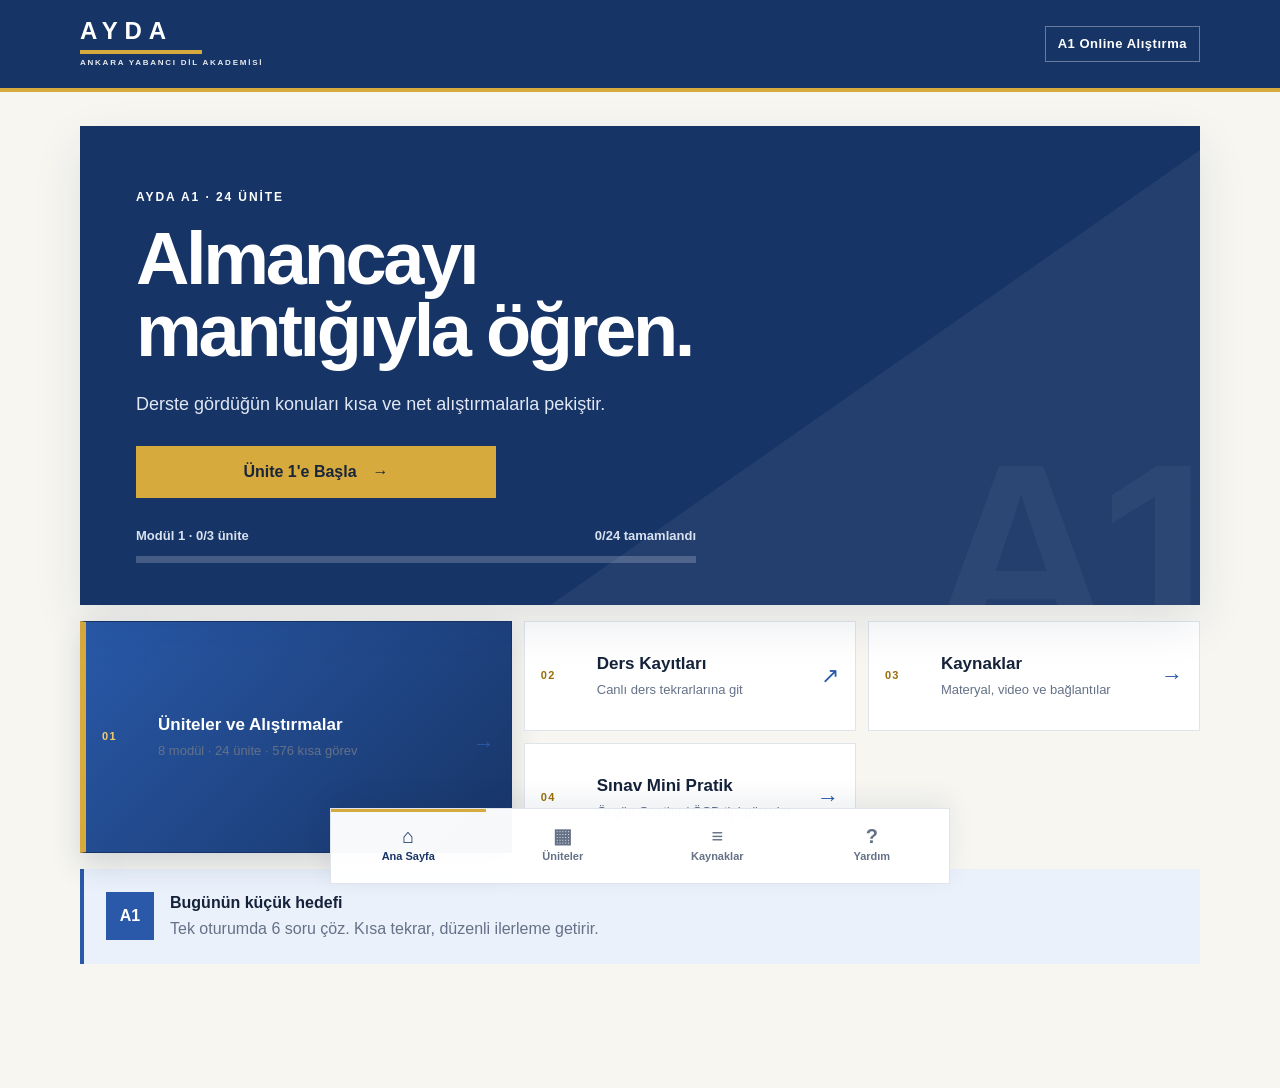
==== index.html @ cc8e1895 "Add files via upload" ====
<!doctype html>
<html lang="tr">
  <head>
    <meta charset="UTF-8" />
    <meta name="viewport" content="width=device-width, initial-scale=1.0" />
    <meta name="theme-color" content="#173466" />
    <meta name="description" content="AYDA A1 için 24 ünitede kısa ve özgün Almanca alıştırmaları." />
    <meta property="og:title" content="AYDA A1 Online Alıştırma" />
    <meta property="og:description" content="Almancayı mantığıyla öğren." />
    <link rel="icon" type="image/png" href="./og.png" />
    <title>AYDA A1 Online Alıştırma</title>
    <script type="module" crossorigin src="./assets/index-C7-srDCQ.js"></script>
    <link rel="stylesheet" crossorigin href="./assets/index-BWBvcN9p.css">
  </head>
  <body>
    <div id="root"></div>
  </body>
</html>
---- assets/index-BWBvcN9p.css ----
:root{--ayda-navy:#173466;--ayda-navy-deep:#102953;--ayda-blue:#2959a8;--ayda-blue-soft:#eaf1fb;--ayda-gold:#d7aa3e;--ayda-gold-soft:#f8f0dc;--ayda-bg:#f7f6f1;--ayda-surface:#fff;--ayda-text:#14223a;--ayda-muted:#657187;--ayda-line:#dfe3ea;--success:#17754d;--success-bg:#e9f6ef;--danger:#b43a43;--danger-bg:#fff0f1;--shadow:0 18px 45px #132a521a;--content:1120px}*{box-sizing:border-box}html{scroll-behavior:smooth}body{background:var(--ayda-bg);color:var(--ayda-text);-webkit-font-smoothing:antialiased;margin:0;font-family:Aptos,Segoe UI,Arial,sans-serif;font-size:16px;line-height:1.55}button,input,textarea,select{font:inherit}button,a{-webkit-tap-highlight-color:transparent}button{color:inherit}a{color:inherit;text-decoration:none}button:focus-visible,a:focus-visible,input:focus-visible,textarea:focus-visible,select:focus-visible,summary:focus-visible{outline-offset:3px;outline:3px solid #79a7f0}.app-root{min-height:100vh}.site-header{min-height:92px;padding:19px max(22px, calc((100vw - var(--content)) / 2));color:#fff;background:var(--ayda-navy);border-bottom:4px solid var(--ayda-gold);justify-content:space-between;align-items:center;display:flex}.site-header--compact{min-height:72px;padding-block:12px}.brand{color:inherit;text-align:left;cursor:pointer;background:0 0;border:0;gap:3px;padding:0;display:grid}.brand__name{letter-spacing:.28em;font-size:24px;font-weight:900;line-height:1}.brand__line{background:var(--ayda-gold);width:122px;height:4px;margin-top:4px}.brand__sub{letter-spacing:.22em;opacity:.9;font-size:8px;font-weight:700}.header-level{letter-spacing:.04em;border:1px solid #ffffff59;padding:7px 12px;font-size:13px;font-weight:700}.home-shell,.content-shell{width:min(var(--content), calc(100% - 32px));margin:0 auto}.page-with-nav{padding-bottom:112px}.hero-card{color:#fff;background:linear-gradient(145deg, transparent 0 64%, #ffffff0e 64% 100%), var(--ayda-navy);min-height:470px;box-shadow:var(--shadow);margin-top:22px;padding:40px 28px 30px;position:relative;overflow:hidden}.hero-card:after{content:"A1";letter-spacing:-.08em;color:#ffffff0b;pointer-events:none;font-size:260px;font-weight:900;line-height:1;position:absolute;bottom:-80px;right:-18px}.eyebrow{letter-spacing:.16em;text-transform:uppercase;margin:0 0 16px;font-size:12px;font-weight:900}.eyebrow--gold{color:#9a6e09}.hero-card h1{letter-spacing:-.045em;max-width:680px;margin:0;font-size:clamp(43px,8vw,74px);font-weight:850;line-height:.97}.hero-card__lead{color:#e1e8f4;max-width:560px;margin:24px 0 28px;font-size:18px}.primary-button,.secondary-button,.danger-button{cursor:pointer;border:0;justify-content:center;align-items:center;gap:16px;min-height:52px;padding:13px 20px;font-weight:800;transition:transform .18s,background .18s,box-shadow .18s;display:inline-flex}.primary-button{background:var(--ayda-blue);color:#fff}.primary-button--gold{background:var(--ayda-gold);color:#19253a;min-width:min(100%,360px)}.primary-button--large{width:100%;min-height:58px;font-size:17px}.primary-button:hover,.secondary-button:hover{transform:translateY(-1px);box-shadow:0 10px 24px #0f274f29}.hero-card__metric{color:#d8e1ef;justify-content:space-between;gap:16px;max-width:560px;margin:28px 0 9px;font-size:13px;font-weight:700;display:flex}.progress-track{background:#dfe5ed;width:100%;height:7px;overflow:hidden}.progress-track span{background:var(--ayda-blue);height:100%;transition:width .2s;display:block}.hero-card .progress-wrap{max-width:560px}.hero-card .progress-track{background:#fff3}.hero-card .progress-track span{background:var(--ayda-gold)}.quick-grid{gap:12px;margin-top:16px;display:grid}.quick-card{border:1px solid var(--ayda-line);background:var(--ayda-surface);text-align:left;cursor:pointer;grid-template-columns:42px 1fr auto;align-items:center;gap:14px;min-height:94px;padding:14px 16px;display:grid}.quick-card:hover{border-color:#a7b9d7;box-shadow:0 10px 28px #132a5212}.quick-card--wide{color:#fff;background:linear-gradient(135deg, var(--ayda-blue), var(--ayda-navy));border-color:var(--ayda-navy);border-left:6px solid var(--ayda-gold);min-height:128px;box-shadow:0 12px 28px #132a5229}.quick-card--wide:hover{border-color:var(--ayda-gold);box-shadow:0 15px 32px #132a5238}.quick-card--wide .quick-card__index{color:#f2cb6e}.quick-card--wide strong{color:#fff;font-size:20px}.quick-card--wide small{color:#dce6f5}.quick-card--wide>span:last-child{color:var(--ayda-gold);font-size:26px}.quick-card__index{color:#9a6e09;letter-spacing:.12em;font-size:11px;font-weight:900}.quick-card strong,.quick-card small{display:block}.quick-card strong{font-size:17px}.quick-card small{color:var(--ayda-muted);margin-top:3px;font-size:13px;font-weight:500}.quick-card>span:last-child{color:var(--ayda-blue);font-size:22px}.home-note{background:var(--ayda-blue-soft);border-left:4px solid var(--ayda-blue);align-items:center;gap:16px;margin:16px 0 0;padding:22px;display:flex}.home-note__mark{color:#fff;background:var(--ayda-blue);flex:none;place-items:center;width:48px;height:48px;font-weight:900;display:grid}.home-note strong{display:block}.home-note p{color:var(--ayda-muted);margin:2px 0 0}.bottom-nav{z-index:20;min-height:76px;padding-bottom:env(safe-area-inset-bottom);border-top:1px solid var(--ayda-line);background:#fffffff7;grid-template-columns:repeat(4,1fr);display:grid;position:fixed;bottom:0;left:0;right:0;box-shadow:0 -8px 24px #132a5214}.bottom-nav button{color:var(--ayda-muted);cursor:pointer;background:0 0;border:0;place-content:center;gap:2px;min-height:72px;padding:9px 4px;font-size:11px;font-weight:700;display:grid}.bottom-nav button.is-active{color:var(--ayda-navy);box-shadow:inset 0 3px var(--ayda-gold)}.bottom-nav__icon{font-size:20px;line-height:1}.content-shell{padding-top:38px}.page-heading{max-width:760px;margin-bottom:28px}.page-heading h1{color:var(--ayda-navy);letter-spacing:-.035em;margin:0 0 10px;font-size:clamp(34px,7vw,52px);line-height:1.05}.page-heading p:last-child{color:var(--ayda-muted);margin:0;font-size:17px}.module-list{gap:12px;display:grid}.module{border:1px solid var(--ayda-line);background:var(--ayda-surface)}.module__header{text-align:left;cursor:pointer;background:0 0;border:0;grid-template-columns:48px 1fr 36px;align-items:center;gap:12px;width:100%;min-height:78px;padding:14px 18px;display:grid}.module__number{color:#9a6e09;letter-spacing:.15em;font-size:12px;font-weight:900}.module__header strong,.module__header small{display:block}.module__header strong{color:var(--ayda-navy);font-size:18px}.module__header small{color:var(--ayda-muted);font-size:13px}.module__toggle{background:var(--ayda-blue-soft);width:34px;height:34px;color:var(--ayda-blue);place-items:center;font-size:22px;display:grid}.module__content{border-top:1px solid var(--ayda-line);background:#f1f3f6;gap:12px;padding:0 12px 12px;display:grid}.unit-card{border-left:4px solid var(--ayda-blue);background:#fff;padding:20px}.unit-card__top{color:var(--ayda-blue);letter-spacing:.12em;justify-content:space-between;font-size:11px;font-weight:900;display:flex}.unit-card h2{color:var(--ayda-navy);margin:10px 0 4px;font-size:22px;line-height:1.2}.unit-card p{color:var(--ayda-muted);margin:0 0 12px}.tag-row{flex-wrap:wrap;gap:6px;margin-bottom:14px;display:flex}.tag-row span{background:var(--ayda-blue-soft);color:#31568f;padding:4px 8px;font-size:12px;font-weight:700}.unit-card .progress-wrap{margin:12px 0}.secondary-button{width:100%;color:var(--ayda-navy);background:#eef3fa;border:1px solid #cad6e7}.resource-list{gap:10px;display:grid}.resource-list details{border:1px solid var(--ayda-line);background:#fff}.resource-list summary{cursor:pointer;grid-template-columns:38px 1fr 28px;align-items:center;gap:10px;min-height:64px;padding:12px 16px;list-style:none;display:grid}.resource-list summary::-webkit-details-marker{display:none}.resource-list summary>span{color:#9a6e09;font-size:11px;font-weight:900}.resource-list summary strong{color:var(--ayda-navy)}.resource-list summary b{color:var(--ayda-blue);font-size:22px;font-weight:500}.resource-list details[open] summary b{transform:rotate(45deg)}.resource-panel{padding:4px 16px 16px}.resource-panel a{border-top:1px solid var(--ayda-line);justify-content:space-between;align-items:center;gap:14px;min-height:58px;padding:12px 4px;display:flex}.resource-panel a>span:first-child{font-weight:700}.resource-panel a>span:last-child{color:var(--ayda-blue);white-space:nowrap;font-size:12px}.info-note{background:var(--ayda-gold-soft);border-left:3px solid var(--ayda-gold);margin:6px 0 12px;padding:10px 12px;font-weight:700}.support-card,.how-card,.reset-panel{border:1px solid var(--ayda-line);background:#fff;padding:22px}.support-card{align-items:center;gap:18px;display:grid}.support-card__badge{background:var(--success);color:#fff;place-items:center;width:52px;height:52px;font-weight:900;display:grid}.support-card h2,.how-card h2{color:var(--ayda-navy);margin:0}.support-card p{color:var(--ayda-muted);margin:2px 0 0}.how-card{margin-top:14px}.how-card ol{margin:14px 0 0;padding-left:22px}.how-card li{padding:5px 0}.reset-panel{margin-top:14px}.reset-panel summary{cursor:pointer;color:var(--ayda-navy);font-weight:800}.danger-button{background:var(--danger-bg);color:var(--danger);border:1px solid #eabcc0}.exam-disclaimer{background:var(--ayda-gold-soft);border-left:4px solid var(--ayda-gold);color:#6d5317;margin:-8px 0 18px;padding:14px 16px}.exam-grid{gap:12px;display:grid}.exam-card{border:1px solid var(--ayda-line);background:#fff;padding:20px}.exam-card>div:first-child{color:#87620d;letter-spacing:.08em;text-transform:uppercase;justify-content:space-between;font-size:11px;font-weight:900;display:flex}.exam-card h2{color:var(--ayda-navy);margin:10px 0 6px;font-size:18px}.exam-card p{color:var(--ayda-muted);margin:0 0 16px}.lesson-shell,.exercise-shell{width:min(820px,100% - 32px);margin:0 auto;padding:22px 0 48px}.back-button{min-height:48px;color:var(--ayda-blue);cursor:pointer;background:0 0;border:0;padding:8px 0;font-weight:800}.unit-intro{border-top:5px solid var(--ayda-gold);box-shadow:var(--shadow);background:#fff;margin-top:12px;padding:28px 20px}.unit-intro__number{color:#976c09;letter-spacing:.16em;font-size:11px;font-weight:900}.unit-intro h1{color:var(--ayda-navy);letter-spacing:-.035em;margin:8px 0 10px;font-size:clamp(32px,7vw,48px);line-height:1.06}.unit-intro__lead{color:var(--ayda-muted);margin:0 0 22px;font-size:17px}.logic-grid{gap:10px;display:grid}.logic-card{border:1px solid var(--ayda-line);background:#fbfcfe;border-left-width:4px;padding:16px}.logic-card span{letter-spacing:.14em;text-transform:uppercase;margin-bottom:5px;font-size:10px;font-weight:900;display:block}.logic-card p{margin:0}.logic-card--blue{border-left-color:var(--ayda-blue)}.logic-card--blue span{color:var(--ayda-blue)}.logic-card--red{border-left-color:var(--danger)}.logic-card--red span{color:var(--danger)}.logic-card--gold{border-left-color:var(--ayda-gold)}.logic-card--gold span{color:#8a630a}.workbook-note{background:var(--ayda-blue-soft);border-left:4px solid var(--ayda-blue);grid-template-columns:auto 1fr;align-items:center;gap:12px;margin:14px 0;padding:14px;display:grid}.workbook-note span{background:var(--ayda-navy);color:#fff;letter-spacing:.08em;text-transform:uppercase;padding:5px 8px;font-size:10px;font-weight:900}.workbook-note p{margin:0;font-weight:650}.video-resources{background:#f8f5ec;border:1px solid #eadcb8;margin:18px 0;padding:18px}.video-resources__heading span{color:#87620d;letter-spacing:.09em;text-transform:uppercase;font-size:11px;font-weight:900}.video-resources__heading h2{color:var(--ayda-navy);margin:3px 0 14px;font-size:19px}.video-resources__grid{gap:8px;display:grid}.video-resources__grid a{background:#fff;border:1px solid #e3d9be;grid-template-columns:38px 1fr auto;align-items:center;gap:10px;min-height:62px;padding:10px 12px;display:grid}.video-resources__grid a:hover{border-color:var(--ayda-gold)}.video-resources__icon{background:var(--ayda-navy);color:#fff;place-items:center;width:36px;height:36px;font-size:12px;display:grid}.video-resources__grid small,.video-resources__grid strong{display:block}.video-resources__grid small{color:#87620d;letter-spacing:.07em;text-transform:uppercase;font-size:10px;font-weight:900}.video-resources__grid strong{color:var(--ayda-navy);font-size:14px}.video-resources__grid>a>span:last-child{color:var(--ayda-blue)}.exercise-topbar{justify-content:space-between;align-items:center;gap:16px;min-height:52px;display:flex}.exercise-topbar>span{color:var(--ayda-muted);font-size:13px;font-weight:800}.exercise-shell>.progress-wrap{margin-bottom:16px}.exercise-card{min-height:440px;box-shadow:var(--shadow);border-top:4px solid var(--ayda-gold);background:#fff;padding:24px 20px}.exercise-card__meta{justify-content:space-between;align-items:center;gap:10px;min-height:28px;margin-bottom:18px;display:flex}.exercise-card__meta>span:first-child{color:var(--ayda-blue);letter-spacing:.13em;text-transform:uppercase;font-size:11px;font-weight:900}.exam-pill{background:var(--ayda-gold-soft);color:#765708;text-transform:uppercase;padding:4px 7px;font-size:10px;font-weight:900}.source-text{border-left:4px solid var(--ayda-blue);white-space:pre-line;background:#f2f5f9;margin-bottom:18px;padding:16px;font-size:16px}.exercise-card h1{color:var(--ayda-navy);letter-spacing:-.015em;margin:0 0 22px;font-size:clamp(21px,5vw,29px);line-height:1.28}.option-list{gap:10px;display:grid}.option-list button{text-align:left;cursor:pointer;background:#fff;border:1px solid #cfd7e3;grid-template-columns:34px 1fr;align-items:center;gap:12px;width:100%;min-height:58px;padding:12px 14px;display:grid}.option-list button>span{width:32px;height:32px;color:var(--ayda-muted);background:#eef2f7;place-items:center;font-size:12px;display:grid}.option-list button b{font-weight:650}.option-list button.is-selected{border:2px solid var(--ayda-blue);background:var(--ayda-blue-soft);padding:11px 13px}.option-list button.is-selected>span{background:var(--ayda-blue);color:#fff}.input-label{gap:8px;display:grid}.input-label>span{color:var(--ayda-muted);font-size:13px;font-weight:800}.input-label input,.input-label textarea,.matching-grid select{width:100%;color:var(--ayda-text);background:#fff;border:1px solid #bfc9d8;padding:13px}.input-label input{min-height:54px}.input-label textarea{resize:vertical;min-height:104px}.order-result{background:var(--ayda-blue-soft);min-height:66px;color:var(--ayda-navy);border:1px solid #bed0e9;padding:16px;font-size:18px;font-weight:750}.order-result.is-empty{color:var(--ayda-muted);font-weight:500}.token-grid{flex-wrap:wrap;gap:8px;margin-top:14px;display:flex}.token-grid button{cursor:pointer;background:#fff;border:1px solid #bdc8d8;min-height:46px;padding:9px 13px;font-weight:700}.token-grid button.is-selected{opacity:.35}.text-button{min-height:44px;color:var(--ayda-blue);cursor:pointer;background:0 0;border:0;padding:8px 0;font-weight:800;text-decoration:underline}.matching-grid{gap:10px;display:grid}.matching-grid label{background:#f5f7fa;gap:6px;padding:12px;display:grid}.matching-grid label>span{color:var(--ayda-navy);font-weight:800}.feedback{border-left:4px solid;margin-top:18px;padding:15px}.feedback strong{font-size:17px}.feedback p{margin:5px 0 0}.feedback--success{background:var(--success-bg);border-color:var(--success);color:#12593d}.feedback--error{background:var(--danger-bg);border-color:var(--danger);color:#782b31}.exercise-action{padding:14px 0 calc(14px + env(safe-area-inset-bottom));background:linear-gradient(to top, var(--ayda-bg) 78%, transparent);position:sticky;bottom:0}.summary-card{border-top:5px solid var(--ayda-gold);box-shadow:var(--shadow);text-align:center;background:#fff;margin-top:28px;padding:34px 20px}.summary-card__mark{background:var(--success-bg);width:62px;height:62px;color:var(--success);border-radius:50%;place-items:center;margin:0 auto 16px;font-size:32px;font-weight:900;display:grid}.summary-card h1{max-width:560px;color:var(--ayda-navy);margin:0 auto 10px;font-size:clamp(30px,7vw,46px);line-height:1.08}.summary-card__lead{max-width:560px;color:var(--ayda-muted);margin:0 auto 24px}.score-grid{border:1px solid var(--ayda-line);grid-template-columns:repeat(3,1fr);margin:20px 0;display:grid}.score-grid div{border-right:1px solid var(--ayda-line);padding:16px 6px}.score-grid div:last-child{border-right:0}.score-grid strong,.score-grid span{display:block}.score-grid strong{color:var(--ayda-navy);font-size:24px}.score-grid span{color:var(--ayda-muted);font-size:12px}.summary-actions{justify-content:center;gap:20px;margin-top:10px;display:flex}@media (width>=700px){.hero-card{margin-top:34px;padding:62px 56px 42px}.quick-grid{grid-template-columns:1fr 1fr}.quick-card--wide{grid-column:1/-1}.module__content{grid-template-columns:repeat(3,1fr);padding:14px}.unit-card{flex-direction:column;display:flex}.unit-card .secondary-button{margin-top:auto}.logic-grid,.video-resources__grid{grid-template-columns:repeat(3,1fr)}.video-resources__grid a{grid-template-columns:38px 1fr;align-content:start}.video-resources__grid>a>span:last-child{display:none}.resource-panel{padding-inline:66px}.exam-grid{grid-template-columns:1fr 1fr}.support-card{grid-template-columns:auto 1fr auto}.matching-grid{grid-template-columns:1fr 1fr}.bottom-nav{border:1px solid var(--ayda-line);width:min(620px,100% - 32px);bottom:16px;left:50%;right:auto;transform:translate(-50%)}.page-with-nav{padding-bottom:124px}}@media (width>=1050px){.quick-grid{grid-template-columns:1.3fr 1fr 1fr}.quick-card--wide{grid-area:span 2;align-content:center;min-height:232px}.quick-card--wide>span:last-child{align-self:end}}@media (width<=380px){.site-header{padding-inline:16px}.header-level{display:none}.home-shell,.content-shell,.lesson-shell,.exercise-shell{width:min(100% - 24px, var(--content))}.hero-card{padding-inline:20px}.hero-card__metric{display:grid}.score-grid strong{font-size:20px}}@media (prefers-reduced-motion:reduce){*,:before,:after{scroll-behavior:auto!important;transition:none!important}}
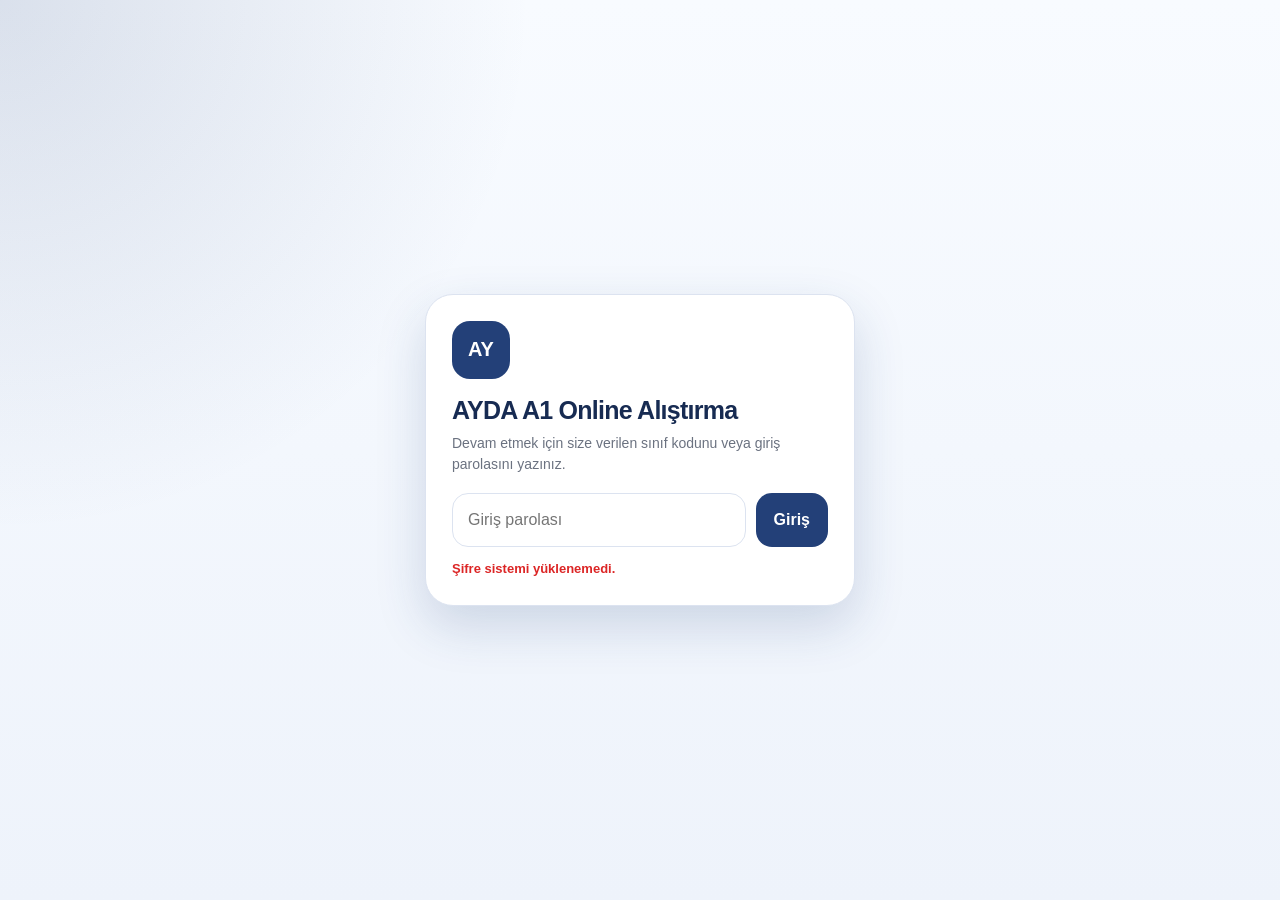
==== commit f125d026: "Update index.html" ====
--- a/index.html
+++ b/index.html
@@ -11,8 +11,152 @@
     <title>AYDA A1 Online Alıştırma</title>
     <script type="module" crossorigin src="./assets/index-C7-srDCQ.js"></script>
     <link rel="stylesheet" crossorigin href="./assets/index-BWBvcN9p.css">
+
+    <style>
+      #aydaLoginBox {
+        position: fixed;
+        inset: 0;
+        z-index: 999999;
+        display: grid;
+        place-items: center;
+        padding: 20px;
+        background:
+          radial-gradient(circle at top left, rgba(35, 64, 120, 0.14), transparent 34%),
+          linear-gradient(180deg, #f8fbff 0%, #eef3fb 100%);
+        font-family: Inter, -apple-system, BlinkMacSystemFont, "Segoe UI", Arial, sans-serif;
+        color: #1f2937;
+      }
+
+      #aydaLoginBox .ayda-login-card {
+        width: 100%;
+        max-width: 430px;
+        background: #ffffff;
+        border: 1px solid #dce3f0;
+        border-radius: 28px;
+        padding: 26px;
+        box-shadow: 0 20px 50px rgba(35, 64, 120, 0.18);
+      }
+
+      #aydaLoginBox .ayda-login-logo {
+        width: 58px;
+        height: 58px;
+        display: grid;
+        place-items: center;
+        margin-bottom: 16px;
+        border-radius: 18px;
+        background: #234078;
+        color: #ffffff;
+        font-size: 20px;
+        font-weight: 900;
+      }
+
+      #aydaLoginBox h1 {
+        margin: 0 0 8px;
+        color: #172b52;
+        font-size: 25px;
+        line-height: 1.2;
+        letter-spacing: -0.03em;
+      }
+
+      #aydaLoginBox p {
+        margin: 0 0 18px;
+        color: #6b7280;
+        font-size: 14px;
+        line-height: 1.5;
+      }
+
+      #aydaLoginBox .ayda-password-row {
+        display: flex;
+        gap: 10px;
+      }
+
+      #aydaPasswordInput {
+        flex: 1;
+        min-width: 0;
+        border: 1px solid #dce3f0;
+        border-radius: 16px;
+        padding: 14px 15px;
+        background: #ffffff;
+        color: #1f2937;
+        font: inherit;
+        font-size: 16px;
+        outline: none;
+      }
+
+      #aydaPasswordInput:focus {
+        border-color: #234078;
+        box-shadow: 0 0 0 4px rgba(35, 64, 120, 0.10);
+      }
+
+      #aydaLoginBox .ayda-login-btn {
+        border: 0;
+        border-radius: 16px;
+        padding: 0 18px;
+        background: #234078;
+        color: #ffffff;
+        font: inherit;
+        font-weight: 900;
+        cursor: pointer;
+      }
+
+      #aydaLoginBox .ayda-login-btn:hover {
+        background: #172b52;
+      }
+
+      #aydaLoginMessage {
+        min-height: 18px;
+        margin-top: 12px;
+        color: #dc2626;
+        font-size: 13px;
+        font-weight: 700;
+      }
+
+      #aydaProtectedContent {
+        display: none;
+      }
+
+      @media (max-width: 680px) {
+        #aydaLoginBox .ayda-password-row {
+          flex-direction: column;
+        }
+
+        #aydaLoginBox .ayda-login-btn {
+          padding: 14px 18px;
+        }
+      }
+    </style>
   </head>
   <body>
-    <div id="root"></div>
+
+    <section id="aydaLoginBox" aria-label="AYDA giriş ekranı">
+      <div class="ayda-login-card">
+        <div class="ayda-login-logo">AY</div>
+        <h1>AYDA A1 Online Alıştırma</h1>
+        <p>Devam etmek için size verilen sınıf kodunu veya giriş parolasını yazınız.</p>
+
+        <div class="ayda-password-row">
+          <input
+            id="aydaPasswordInput"
+            type="password"
+            placeholder="Giriş parolası"
+            autocomplete="off"
+            aria-describedby="aydaLoginMessage"
+          />
+          <button class="ayda-login-btn" type="button" onclick="aydaCheckPassword()">Giriş</button>
+        </div>
+
+        <div id="aydaLoginMessage" role="status" aria-live="polite"></div>
+      </div>
+    </section>
+
+    <div id="aydaProtectedContent">
+      <div id="root"></div>
+    </div>
+
+    <script
+      src="https://onurqlp.github.io/ayda-pass/access-control.js"
+      onerror="document.getElementById('aydaLoginMessage').textContent='Şifre sistemi yüklenemedi.'"
+    ></script>
+
   </body>
 </html>
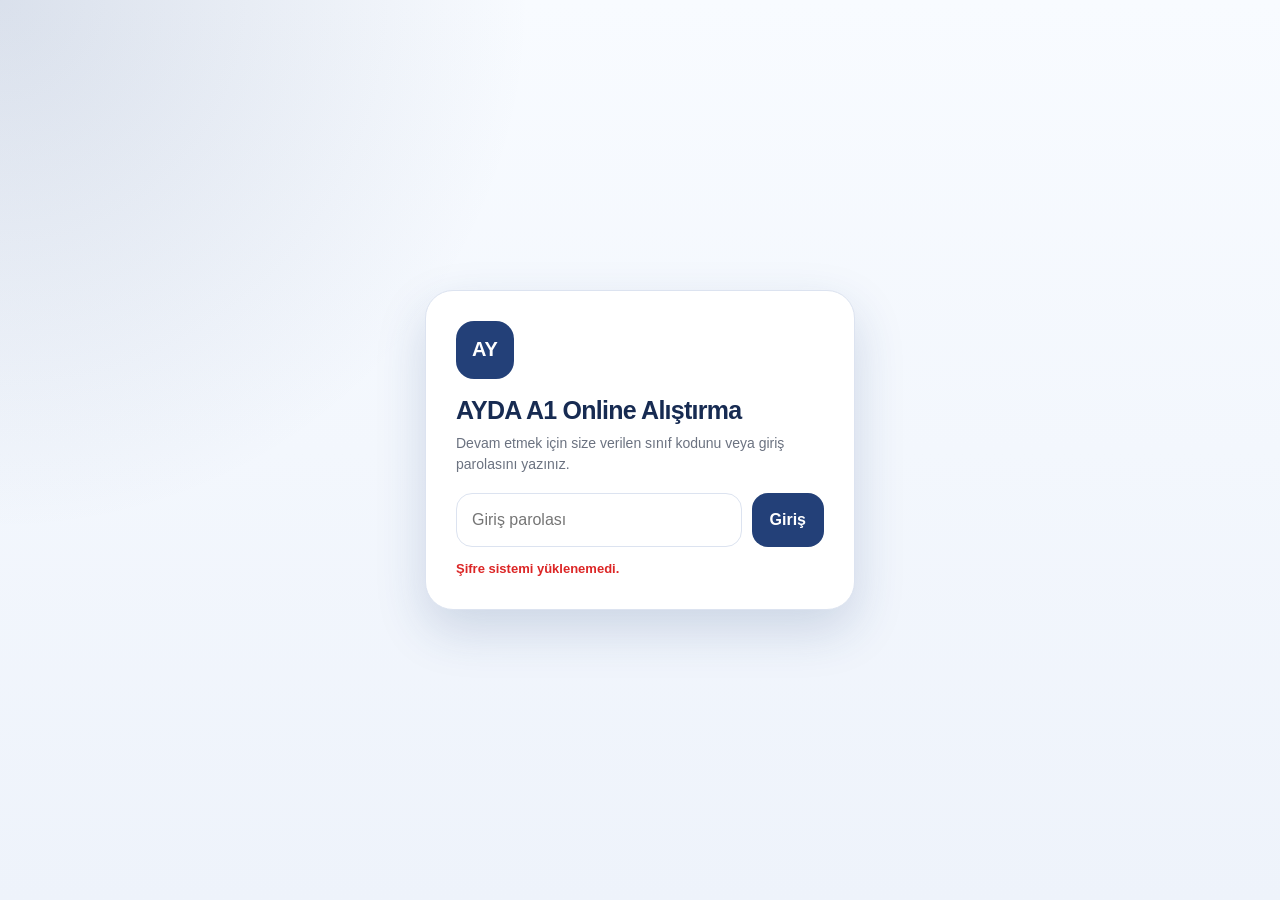
==== commit bf8bba41: "Add files via upload" ====
--- a/index.html
+++ b/index.html
@@ -9,9 +9,6 @@
     <meta property="og:description" content="Almancayı mantığıyla öğren." />
     <link rel="icon" type="image/png" href="./og.png" />
     <title>AYDA A1 Online Alıştırma</title>
-    <script type="module" crossorigin src="./assets/index-C7-srDCQ.js"></script>
-    <link rel="stylesheet" crossorigin href="./assets/index-BWBvcN9p.css">
-
     <style>
       #aydaLoginBox {
         position: fixed;
@@ -19,7 +16,9 @@
         z-index: 999999;
         display: grid;
         place-items: center;
-        padding: 20px;
+        min-height: 100dvh;
+        padding: max(20px, env(safe-area-inset-top)) max(20px, env(safe-area-inset-right)) max(20px, env(safe-area-inset-bottom)) max(20px, env(safe-area-inset-left));
+        overflow-y: auto;
         background:
           radial-gradient(circle at top left, rgba(35, 64, 120, 0.14), transparent 34%),
           linear-gradient(180deg, #f8fbff 0%, #eef3fb 100%);
@@ -28,12 +27,11 @@
       }
 
       #aydaLoginBox .ayda-login-card {
-        width: 100%;
-        max-width: 430px;
+        width: min(100%, 430px);
         background: #ffffff;
         border: 1px solid #dce3f0;
         border-radius: 28px;
-        padding: 26px;
+        padding: clamp(22px, 5vw, 30px);
         box-shadow: 0 20px 50px rgba(35, 64, 120, 0.18);
       }
 
@@ -53,7 +51,7 @@
       #aydaLoginBox h1 {
         margin: 0 0 8px;
         color: #172b52;
-        font-size: 25px;
+        font-size: clamp(22px, 6vw, 25px);
         line-height: 1.2;
         letter-spacing: -0.03em;
       }
@@ -73,6 +71,7 @@
       #aydaPasswordInput {
         flex: 1;
         min-width: 0;
+        min-height: 50px;
         border: 1px solid #dce3f0;
         border-radius: 16px;
         padding: 14px 15px;
@@ -89,6 +88,7 @@
       }
 
       #aydaLoginBox .ayda-login-btn {
+        min-height: 50px;
         border: 0;
         border-radius: 16px;
         padding: 0 18px;
@@ -99,9 +99,8 @@
         cursor: pointer;
       }
 
-      #aydaLoginBox .ayda-login-btn:hover {
-        background: #172b52;
-      }
+      #aydaLoginBox .ayda-login-btn:hover { background: #172b52; }
+      #aydaLoginBox .ayda-login-btn:focus-visible { outline: 3px solid #79a7f0; outline-offset: 3px; }
 
       #aydaLoginMessage {
         min-height: 18px;
@@ -111,20 +110,25 @@
         font-weight: 700;
       }
 
-      #aydaProtectedContent {
-        display: none;
+      #aydaProtectedContent { display: none; }
+
+      @media (max-width: 680px) {
+        #aydaLoginBox .ayda-password-row { flex-direction: column; }
+        #aydaLoginBox .ayda-login-btn { padding: 14px 18px; }
       }
 
-      @media (max-width: 680px) {
-        #aydaLoginBox .ayda-password-row {
-          flex-direction: column;
-        }
+      @media (max-width: 360px) {
+        #aydaLoginBox { padding: 12px; }
+        #aydaLoginBox .ayda-login-card { border-radius: 20px; padding: 20px; }
+      }
 
-        #aydaLoginBox .ayda-login-btn {
-          padding: 14px 18px;
-        }
+      @media (max-height: 520px) and (orientation: landscape) {
+        #aydaLoginBox { place-items: start center; }
+        #aydaLoginBox .ayda-login-logo { width: 46px; height: 46px; margin-bottom: 10px; border-radius: 14px; }
       }
     </style>
+    <script type="module" crossorigin src="./assets/index-DRCE9iGL.js"></script>
+    <link rel="stylesheet" crossorigin href="./assets/index-OVjCbFV6.css">
   </head>
   <body>
 
@@ -134,7 +138,7 @@
         <h1>AYDA A1 Online Alıştırma</h1>
         <p>Devam etmek için size verilen sınıf kodunu veya giriş parolasını yazınız.</p>
 
-        <div class="ayda-password-row">
+        <form class="ayda-password-row" onsubmit="aydaCheckPassword(); return false;">
           <input
             id="aydaPasswordInput"
             type="password"
@@ -142,8 +146,8 @@
             autocomplete="off"
             aria-describedby="aydaLoginMessage"
           />
-          <button class="ayda-login-btn" type="button" onclick="aydaCheckPassword()">Giriş</button>
-        </div>
+          <button class="ayda-login-btn" type="submit">Giriş</button>
+        </form>
 
         <div id="aydaLoginMessage" role="status" aria-live="polite"></div>
       </div>
@@ -157,6 +161,5 @@
       src="https://onurqlp.github.io/ayda-pass/access-control.js"
       onerror="document.getElementById('aydaLoginMessage').textContent='Şifre sistemi yüklenemedi.'"
     ></script>
-
   </body>
 </html>
--- a/assets/index-OVjCbFV6.css
+++ b/assets/index-OVjCbFV6.css
@@ -0,0 +1 @@
+:root{--ayda-navy:#173466;--ayda-navy-deep:#102953;--ayda-blue:#2959a8;--ayda-blue-soft:#eaf1fb;--ayda-gold:#d7aa3e;--ayda-gold-soft:#f8f0dc;--ayda-bg:#f7f6f1;--ayda-surface:#fff;--ayda-text:#14223a;--ayda-muted:#657187;--ayda-line:#dfe3ea;--success:#17754d;--success-bg:#e9f6ef;--danger:#b43a43;--danger-bg:#fff0f1;--shadow:0 18px 45px #132a521a;--content:1120px}*{box-sizing:border-box}html{scroll-behavior:smooth}body{background:var(--ayda-bg);color:var(--ayda-text);-webkit-font-smoothing:antialiased;margin:0;font-family:Aptos,Segoe UI,Arial,sans-serif;font-size:16px;line-height:1.55;overflow-x:hidden}img,video,canvas{max-width:100%;height:auto}main,section,article,div,span{min-width:0}button,input,textarea,select{font:inherit}button,a{-webkit-tap-highlight-color:transparent}button{color:inherit}a{color:inherit;text-decoration:none}button:focus-visible,a:focus-visible,input:focus-visible,textarea:focus-visible,select:focus-visible,summary:focus-visible{outline-offset:3px;outline:3px solid #79a7f0}.app-root{min-height:100vh}.site-header{min-height:92px;padding:19px max(22px, calc((100vw - var(--content)) / 2));color:#fff;background:var(--ayda-navy);border-bottom:4px solid var(--ayda-gold);justify-content:space-between;align-items:center;display:flex}.site-header--compact{min-height:72px;padding-block:12px}.brand{color:inherit;text-align:left;cursor:pointer;background:0 0;border:0;gap:3px;padding:0;display:grid}.brand__name{letter-spacing:.28em;font-size:24px;font-weight:900;line-height:1}.brand__line{background:var(--ayda-gold);width:122px;height:4px;margin-top:4px}.brand__sub{letter-spacing:.22em;opacity:.9;font-size:8px;font-weight:700}.header-level{letter-spacing:.04em;border:1px solid #ffffff59;padding:7px 12px;font-size:13px;font-weight:700}.home-shell,.content-shell{width:min(var(--content), calc(100% - 32px));margin:0 auto}.page-with-nav{padding-bottom:112px}.hero-card{color:#fff;background:linear-gradient(145deg, transparent 0 64%, #ffffff0e 64% 100%), var(--ayda-navy);min-height:470px;box-shadow:var(--shadow);margin-top:22px;padding:40px 28px 30px;position:relative;overflow:hidden}.hero-card:after{content:"A1";letter-spacing:-.08em;color:#ffffff0b;pointer-events:none;font-size:260px;font-weight:900;line-height:1;position:absolute;bottom:-80px;right:-18px}.eyebrow{letter-spacing:.16em;text-transform:uppercase;margin:0 0 16px;font-size:12px;font-weight:900}.eyebrow--gold{color:#9a6e09}.hero-card h1{letter-spacing:-.045em;max-width:680px;margin:0;font-size:clamp(43px,8vw,74px);font-weight:850;line-height:.97}.hero-card__lead{color:#e1e8f4;max-width:560px;margin:24px 0 28px;font-size:18px}.primary-button,.secondary-button,.danger-button{cursor:pointer;border:0;justify-content:center;align-items:center;gap:16px;min-height:52px;padding:13px 20px;font-weight:800;transition:transform .18s,background .18s,box-shadow .18s;display:inline-flex}.primary-button{background:var(--ayda-blue);color:#fff}.primary-button--gold{background:var(--ayda-gold);color:#19253a;min-width:min(100%,360px)}.primary-button--large{width:100%;min-height:58px;font-size:17px}.primary-button:hover,.secondary-button:hover{transform:translateY(-1px);box-shadow:0 10px 24px #0f274f29}.hero-card__metric{color:#d8e1ef;justify-content:space-between;gap:16px;max-width:560px;margin:28px 0 9px;font-size:13px;font-weight:700;display:flex}.progress-track{background:#dfe5ed;width:100%;height:7px;overflow:hidden}.progress-track span{background:var(--ayda-blue);height:100%;transition:width .2s;display:block}.hero-card .progress-wrap{max-width:560px}.hero-card .progress-track{background:#fff3}.hero-card .progress-track span{background:var(--ayda-gold)}.quick-grid{gap:12px;margin-top:16px;display:grid}.quick-card{border:1px solid var(--ayda-line);background:var(--ayda-surface);text-align:left;cursor:pointer;grid-template-columns:42px 1fr auto;align-items:center;gap:14px;min-height:94px;padding:14px 16px;display:grid}.quick-card:hover{border-color:#a7b9d7;box-shadow:0 10px 28px #132a5212}.quick-card--wide{color:#fff;background:linear-gradient(135deg, var(--ayda-blue), var(--ayda-navy));border-color:var(--ayda-navy);border-left:6px solid var(--ayda-gold);min-height:128px;box-shadow:0 12px 28px #132a5229}.quick-card--wide:hover{border-color:var(--ayda-gold);box-shadow:0 15px 32px #132a5238}.quick-card--wide .quick-card__index{color:#f2cb6e}.quick-card--wide strong{color:#fff;font-size:20px}.quick-card--wide small{color:#dce6f5}.quick-card--wide>span:last-child{color:var(--ayda-gold);font-size:26px}.quick-card__index{color:#9a6e09;letter-spacing:.12em;font-size:11px;font-weight:900}.quick-card strong,.quick-card small{display:block}.quick-card strong{font-size:17px}.quick-card small{color:var(--ayda-muted);margin-top:3px;font-size:13px;font-weight:500}.quick-card>span:last-child{color:var(--ayda-blue);font-size:22px}.home-note{background:var(--ayda-blue-soft);border-left:4px solid var(--ayda-blue);align-items:center;gap:16px;margin:16px 0 0;padding:22px;display:flex}.home-note__mark{color:#fff;background:var(--ayda-blue);flex:none;place-items:center;width:48px;height:48px;font-weight:900;display:grid}.home-note strong{display:block}.home-note p{color:var(--ayda-muted);margin:2px 0 0}.bottom-nav{z-index:20;min-height:76px;padding-bottom:env(safe-area-inset-bottom);border-top:1px solid var(--ayda-line);background:#fffffff7;grid-template-columns:repeat(4,1fr);display:grid;position:fixed;bottom:0;left:0;right:0;box-shadow:0 -8px 24px #132a5214}.bottom-nav button{color:var(--ayda-muted);cursor:pointer;background:0 0;border:0;place-content:center;gap:2px;min-height:72px;padding:9px 4px;font-size:11px;font-weight:700;display:grid}.bottom-nav button.is-active{color:var(--ayda-navy);box-shadow:inset 0 3px var(--ayda-gold)}.bottom-nav__icon{font-size:20px;line-height:1}.content-shell{padding-top:38px}.page-heading{max-width:760px;margin-bottom:28px}.page-heading h1{color:var(--ayda-navy);letter-spacing:-.035em;margin:0 0 10px;font-size:clamp(34px,7vw,52px);line-height:1.05}.page-heading p:last-child{color:var(--ayda-muted);margin:0;font-size:17px}.module-list{gap:12px;display:grid}.module{border:1px solid var(--ayda-line);background:var(--ayda-surface)}.module__header{text-align:left;cursor:pointer;background:0 0;border:0;grid-template-columns:48px 1fr 36px;align-items:center;gap:12px;width:100%;min-height:78px;padding:14px 18px;display:grid}.module__number{color:#9a6e09;letter-spacing:.15em;font-size:12px;font-weight:900}.module__header strong,.module__header small{display:block}.module__header strong{color:var(--ayda-navy);font-size:18px}.module__header small{color:var(--ayda-muted);font-size:13px}.module__toggle{background:var(--ayda-blue-soft);width:34px;height:34px;color:var(--ayda-blue);place-items:center;font-size:22px;display:grid}.module__content{border-top:1px solid var(--ayda-line);background:#f1f3f6;gap:12px;padding:0 12px 12px;display:grid}.unit-card{border-left:4px solid var(--ayda-blue);background:#fff;padding:20px}.unit-card__top{color:var(--ayda-blue);letter-spacing:.12em;justify-content:space-between;font-size:11px;font-weight:900;display:flex}.unit-card h2{color:var(--ayda-navy);margin:10px 0 4px;font-size:22px;line-height:1.2}.unit-card p{color:var(--ayda-muted);margin:0 0 12px}.tag-row{flex-wrap:wrap;gap:6px;margin-bottom:14px;display:flex}.tag-row span{background:var(--ayda-blue-soft);color:#31568f;padding:4px 8px;font-size:12px;font-weight:700}.unit-card .progress-wrap{margin:12px 0}.secondary-button{width:100%;color:var(--ayda-navy);background:#eef3fa;border:1px solid #cad6e7}.resource-list{gap:10px;display:grid}.resource-list details{border:1px solid var(--ayda-line);background:#fff}.resource-list summary{cursor:pointer;grid-template-columns:38px 1fr 28px;align-items:center;gap:10px;min-height:64px;padding:12px 16px;list-style:none;display:grid}.resource-list summary::-webkit-details-marker{display:none}.resource-list summary>span{color:#9a6e09;font-size:11px;font-weight:900}.resource-list summary strong{color:var(--ayda-navy)}.resource-list summary b{color:var(--ayda-blue);font-size:22px;font-weight:500}.resource-list details[open] summary b{transform:rotate(45deg)}.resource-panel{padding:4px 16px 16px}.resource-panel a{border-top:1px solid var(--ayda-line);justify-content:space-between;align-items:center;gap:14px;min-height:58px;padding:12px 4px;display:flex}.resource-panel a>span:first-child{font-weight:700}.resource-panel a>span:last-child{color:var(--ayda-blue);white-space:nowrap;font-size:12px}.info-note{background:var(--ayda-gold-soft);border-left:3px solid var(--ayda-gold);margin:6px 0 12px;padding:10px 12px;font-weight:700}.support-card,.how-card,.reset-panel{border:1px solid var(--ayda-line);background:#fff;padding:22px}.support-card{align-items:center;gap:18px;display:grid}.support-card__badge{background:var(--success);color:#fff;place-items:center;width:52px;height:52px;font-weight:900;display:grid}.support-card h2,.how-card h2{color:var(--ayda-navy);margin:0}.support-card p{color:var(--ayda-muted);margin:2px 0 0}.how-card{margin-top:14px}.how-card ol{margin:14px 0 0;padding-left:22px}.how-card li{padding:5px 0}.reset-panel{margin-top:14px}.reset-panel summary{cursor:pointer;color:var(--ayda-navy);font-weight:800}.danger-button{background:var(--danger-bg);color:var(--danger);border:1px solid #eabcc0}.exam-disclaimer{background:var(--ayda-gold-soft);border-left:4px solid var(--ayda-gold);color:#6d5317;margin:-8px 0 18px;padding:14px 16px}.exam-grid{gap:12px;display:grid}.exam-card{border:1px solid var(--ayda-line);background:#fff;padding:20px}.exam-card>div:first-child{color:#87620d;letter-spacing:.08em;text-transform:uppercase;justify-content:space-between;font-size:11px;font-weight:900;display:flex}.exam-card h2{color:var(--ayda-navy);margin:10px 0 6px;font-size:18px}.exam-card p{color:var(--ayda-muted);margin:0 0 16px}.lesson-shell,.exercise-shell{width:min(820px,100% - 32px);margin:0 auto;padding:22px 0 48px}.back-button{min-height:48px;color:var(--ayda-blue);cursor:pointer;background:0 0;border:0;padding:8px 0;font-weight:800}.unit-intro{border-top:5px solid var(--ayda-gold);box-shadow:var(--shadow);background:#fff;margin-top:12px;padding:28px 20px}.unit-intro__number{color:#976c09;letter-spacing:.16em;font-size:11px;font-weight:900}.unit-intro h1{color:var(--ayda-navy);letter-spacing:-.035em;margin:8px 0 10px;font-size:clamp(32px,7vw,48px);line-height:1.06}.unit-intro__lead{color:var(--ayda-muted);margin:0 0 22px;font-size:17px}.logic-explainer{background:var(--ayda-blue-soft);border-left:4px solid var(--ayda-blue);margin-bottom:16px;padding:20px}.logic-explainer__heading span{color:var(--ayda-blue);letter-spacing:.13em;margin-bottom:4px;font-size:10px;font-weight:900;display:block}.logic-explainer__heading h2{color:var(--ayda-navy);margin:0;font-size:clamp(20px,4vw,26px);line-height:1.2}.logic-explainer>p{color:#31425f;margin:12px 0}.logic-explainer ol{margin:0;padding-left:22px}.logic-explainer li{padding:5px 0 5px 4px}.logic-explainer li::marker{color:var(--ayda-blue);font-weight:900}.logic-grid{gap:10px;display:grid}.logic-card{border:1px solid var(--ayda-line);background:#fbfcfe;border-left-width:4px;padding:16px}.logic-card span{letter-spacing:.14em;text-transform:uppercase;margin-bottom:5px;font-size:10px;font-weight:900;display:block}.logic-card p{margin:0}.logic-card--blue{border-left-color:var(--ayda-blue)}.logic-card--blue span{color:var(--ayda-blue)}.logic-card--red{border-left-color:var(--danger)}.logic-card--red span{color:var(--danger)}.logic-card--gold{border-left-color:var(--ayda-gold)}.logic-card--gold span{color:#8a630a}.workbook-note{background:var(--ayda-blue-soft);border-left:4px solid var(--ayda-blue);grid-template-columns:auto 1fr;align-items:center;gap:12px;margin:14px 0;padding:14px;display:grid}.workbook-note span{background:var(--ayda-navy);color:#fff;letter-spacing:.08em;text-transform:uppercase;padding:5px 8px;font-size:10px;font-weight:900}.workbook-note p{margin:0;font-weight:650}.video-resources{background:#f8f5ec;border:1px solid #eadcb8;margin:18px 0;padding:18px}.video-resources__heading span{color:#87620d;letter-spacing:.09em;text-transform:uppercase;font-size:11px;font-weight:900}.video-resources__heading h2{color:var(--ayda-navy);margin:3px 0 14px;font-size:19px}.video-resources__grid{gap:8px;display:grid}.video-resources__grid a{background:#fff;border:1px solid #e3d9be;grid-template-columns:38px 1fr auto;align-items:center;gap:10px;min-height:62px;padding:10px 12px;display:grid}.video-resources__grid a:hover{border-color:var(--ayda-gold)}.video-resources__icon{background:var(--ayda-navy);color:#fff;place-items:center;width:36px;height:36px;font-size:12px;display:grid}.video-resources__grid small,.video-resources__grid strong{display:block}.video-resources__grid small{color:#87620d;letter-spacing:.07em;text-transform:uppercase;font-size:10px;font-weight:900}.video-resources__grid strong{color:var(--ayda-navy);font-size:14px}.video-resources__grid>a>span:last-child{color:var(--ayda-blue)}.exercise-topbar{justify-content:space-between;align-items:center;gap:16px;min-height:52px;display:flex}.exercise-topbar>span{color:var(--ayda-muted);font-size:13px;font-weight:800}.exercise-shell>.progress-wrap{margin-bottom:16px}.exercise-card{min-height:440px;box-shadow:var(--shadow);border-top:4px solid var(--ayda-gold);background:#fff;padding:24px 20px}.exercise-card__meta{justify-content:space-between;align-items:center;gap:10px;min-height:28px;margin-bottom:18px;display:flex}.exercise-card__meta>span:first-child{color:var(--ayda-blue);letter-spacing:.13em;text-transform:uppercase;font-size:11px;font-weight:900}.exam-pill{background:var(--ayda-gold-soft);color:#765708;text-transform:uppercase;padding:4px 7px;font-size:10px;font-weight:900}.source-text{border-left:4px solid var(--ayda-blue);white-space:pre-line;background:#f2f5f9;margin-bottom:18px;padding:16px;font-size:16px}.exercise-card h1{color:var(--ayda-navy);letter-spacing:-.015em;margin:0 0 22px;font-size:clamp(21px,5vw,29px);line-height:1.28}.exercise-topic-help{background:#f7faff;border:1px solid #cbd8ea;margin:-4px 0 20px}.exercise-topic-help summary,.answer-explanation summary{cursor:pointer;justify-content:space-between;align-items:center;gap:12px;min-height:50px;padding:11px 14px;font-weight:850;list-style:none;display:flex}.exercise-topic-help summary::-webkit-details-marker{display:none}.answer-explanation summary::-webkit-details-marker{display:none}.exercise-topic-help summary{color:var(--ayda-navy)}.exercise-topic-help summary b,.answer-explanation summary b{flex:none;place-items:center;width:28px;height:28px;font-size:21px;font-weight:500;transition:transform .18s;display:grid}.exercise-topic-help summary b{color:var(--ayda-blue);background:var(--ayda-blue-soft)}.exercise-topic-help[open] summary b,.answer-explanation[open] summary b{transform:rotate(45deg)}.exercise-topic-help__content{border-top:1px solid #d9e3f0;padding:0 14px 15px}.exercise-topic-help__content>strong{color:var(--ayda-navy);margin-top:13px;font-size:17px;display:block}.exercise-topic-help__content p{color:#42516a;margin:8px 0 0}.exercise-topic-help__example{border-left:3px solid var(--ayda-gold);background:#fff;padding:10px 12px}.option-list{gap:10px;display:grid}.option-list button{text-align:left;cursor:pointer;background:#fff;border:1px solid #cfd7e3;grid-template-columns:34px 1fr;align-items:center;gap:12px;width:100%;min-height:58px;padding:12px 14px;display:grid}.option-list button>span{width:32px;height:32px;color:var(--ayda-muted);background:#eef2f7;place-items:center;font-size:12px;display:grid}.option-list button b{font-weight:650}.option-list button.is-selected{border:2px solid var(--ayda-blue);background:var(--ayda-blue-soft);padding:11px 13px}.option-list button.is-selected>span{background:var(--ayda-blue);color:#fff}.input-label{gap:8px;display:grid}.input-label>span{color:var(--ayda-muted);font-size:13px;font-weight:800}.input-label input,.input-label textarea,.matching-grid select{width:100%;color:var(--ayda-text);background:#fff;border:1px solid #bfc9d8;padding:13px}.input-label input{min-height:54px}.input-label textarea{resize:vertical;min-height:104px}.order-result{background:var(--ayda-blue-soft);min-height:66px;color:var(--ayda-navy);border:1px solid #bed0e9;padding:16px;font-size:18px;font-weight:750}.order-result.is-empty{color:var(--ayda-muted);font-weight:500}.token-grid{flex-wrap:wrap;gap:8px;margin-top:14px;display:flex}.token-grid button{cursor:pointer;background:#fff;border:1px solid #bdc8d8;min-height:46px;padding:9px 13px;font-weight:700}.token-grid button.is-selected{opacity:.35}.text-button{min-height:44px;color:var(--ayda-blue);cursor:pointer;background:0 0;border:0;padding:8px 0;font-weight:800;text-decoration:underline}.matching-grid{gap:10px;display:grid}.matching-grid label{background:#f5f7fa;gap:6px;padding:12px;display:grid}.matching-grid label>span{color:var(--ayda-navy);font-weight:800}.feedback{border-left:4px solid;margin-top:18px;padding:15px}.feedback strong{font-size:17px}.feedback p{margin:5px 0 0}.feedback--success{background:var(--success-bg);border-color:var(--success);color:#12593d}.feedback--error{background:var(--danger-bg);border-color:var(--danger);color:#782b31}.answer-explanation{background:#ffffffa3;border:1px solid;margin-top:12px}.answer-explanation summary{min-height:46px;padding-block:8px}.answer-explanation summary span{font-size:14px}.answer-explanation summary b{color:currentColor;background:#ffffffc7}.answer-explanation>p{color:var(--ayda-text);border-top:1px solid;margin:0;padding:12px 14px 14px}.exercise-action{padding:14px 0 calc(14px + env(safe-area-inset-bottom));background:linear-gradient(to top, var(--ayda-bg) 78%, transparent);position:sticky;bottom:0}.summary-card{border-top:5px solid var(--ayda-gold);box-shadow:var(--shadow);text-align:center;background:#fff;margin-top:28px;padding:34px 20px}.summary-card__mark{background:var(--success-bg);width:62px;height:62px;color:var(--success);border-radius:50%;place-items:center;margin:0 auto 16px;font-size:32px;font-weight:900;display:grid}.summary-card h1{max-width:560px;color:var(--ayda-navy);margin:0 auto 10px;font-size:clamp(30px,7vw,46px);line-height:1.08}.summary-card__lead{max-width:560px;color:var(--ayda-muted);margin:0 auto 24px}.score-grid{border:1px solid var(--ayda-line);grid-template-columns:repeat(3,1fr);margin:20px 0;display:grid}.score-grid div{border-right:1px solid var(--ayda-line);padding:16px 6px}.score-grid div:last-child{border-right:0}.score-grid strong,.score-grid span{display:block}.score-grid strong{color:var(--ayda-navy);font-size:24px}.score-grid span{color:var(--ayda-muted);font-size:12px}.summary-actions{justify-content:center;gap:20px;margin-top:10px;display:flex}@media (width>=700px){.hero-card{margin-top:34px;padding:62px 56px 42px}.quick-grid{grid-template-columns:1fr 1fr}.quick-card--wide{grid-column:1/-1}.module__content{grid-template-columns:repeat(3,1fr);padding:14px}.unit-card{flex-direction:column;display:flex}.unit-card .secondary-button{margin-top:auto}.logic-grid,.video-resources__grid{grid-template-columns:repeat(3,1fr)}.video-resources__grid a{grid-template-columns:38px 1fr;align-content:start}.video-resources__grid>a>span:last-child{display:none}.resource-panel{padding-inline:66px}.exam-grid{grid-template-columns:1fr 1fr}.support-card{grid-template-columns:auto 1fr auto}.matching-grid{grid-template-columns:1fr 1fr}.bottom-nav{border:1px solid var(--ayda-line);width:min(620px,100% - 32px);bottom:16px;left:50%;right:auto;transform:translate(-50%)}.page-with-nav{padding-bottom:124px}.unit-intro{padding:36px 32px}.exercise-card{padding:30px}}@media (width>=1050px){.quick-grid{grid-template-columns:1.3fr 1fr 1fr}.quick-card--wide{grid-area:span 2;align-content:center;min-height:232px}.quick-card--wide>span:last-child{align-self:end}}@media (width<=699px){.site-header{min-height:76px;padding:14px 18px}.brand__name{font-size:21px}.brand__line{width:106px}.header-level{padding:6px 9px;font-size:11px}.home-shell,.content-shell{width:min(100% - 24px, var(--content))}.hero-card{min-height:auto;margin-top:14px;padding:34px 22px 28px}.hero-card:after{font-size:180px;bottom:-46px;right:-8px}.hero-card h1{font-size:clamp(39px,13vw,56px)}.hero-card__lead{margin:18px 0 22px;font-size:16px}.hero-card__metric{margin-top:22px}.primary-button--gold{width:100%;min-width:0}.quick-grid{gap:9px}.quick-card{grid-template-columns:34px 1fr auto;gap:10px;min-height:86px;padding:12px 14px}.quick-card--wide{min-height:112px}.quick-card--wide strong{font-size:18px}.home-note{align-items:flex-start;padding:16px}.home-note__mark{width:42px;height:42px}.content-shell{padding-top:26px}.page-heading{margin-bottom:20px}.page-heading h1{font-size:clamp(31px,10vw,42px)}.module__header{grid-template-columns:38px 1fr 34px;gap:9px;padding-inline:12px}.module__header strong{font-size:16px}.module__content{padding:10px}.unit-card{padding:17px}.resource-list summary{grid-template-columns:30px 1fr 26px;padding-inline:13px}.resource-panel{padding-inline:13px}.resource-panel a{align-items:flex-start}.resource-panel a>span:last-child{font-size:11px}.lesson-shell,.exercise-shell{width:min(100% - 24px,820px);padding-top:12px}.unit-intro{margin-top:6px;padding:23px 16px}.unit-intro__lead{font-size:16px}.logic-explainer{padding:16px}.logic-explainer ol{padding-left:19px}.logic-card{padding:14px}.workbook-note{grid-template-columns:1fr;gap:8px}.workbook-note span{width:max-content}.video-resources{padding:14px}.exercise-topbar{min-height:46px}.exercise-topbar>span{white-space:nowrap;font-size:12px}.exercise-card{min-height:0;padding:20px 15px}.exercise-card__meta{margin-bottom:14px}.exercise-card h1{margin-bottom:18px}.source-text{overflow-wrap:anywhere;padding:13px;font-size:15px}.exercise-topic-help{margin-bottom:16px}.option-list button{grid-template-columns:32px 1fr;gap:9px;min-height:54px;padding:10px 11px}.option-list button.is-selected{padding:9px 10px}.token-grid button{min-height:44px}.feedback{padding:13px}.exercise-action{padding-top:10px}.summary-card{margin-top:12px;padding:28px 16px}.summary-actions{flex-wrap:wrap;gap:8px 18px}.support-card .primary-button{width:100%}}@media (width<=380px){.site-header{padding-inline:16px}.header-level{display:none}.home-shell,.content-shell,.lesson-shell,.exercise-shell{width:min(100% - 24px, var(--content))}.hero-card{padding-inline:20px}.hero-card__metric{display:grid}.score-grid strong{font-size:20px}.bottom-nav button{font-size:10px}.bottom-nav__icon{font-size:18px}.score-grid div{padding-inline:3px}.score-grid span{font-size:10px}.exercise-topic-help summary,.answer-explanation summary{padding-inline:11px}}@media (prefers-reduced-motion:reduce){*,:before,:after{scroll-behavior:auto!important;transition:none!important}}
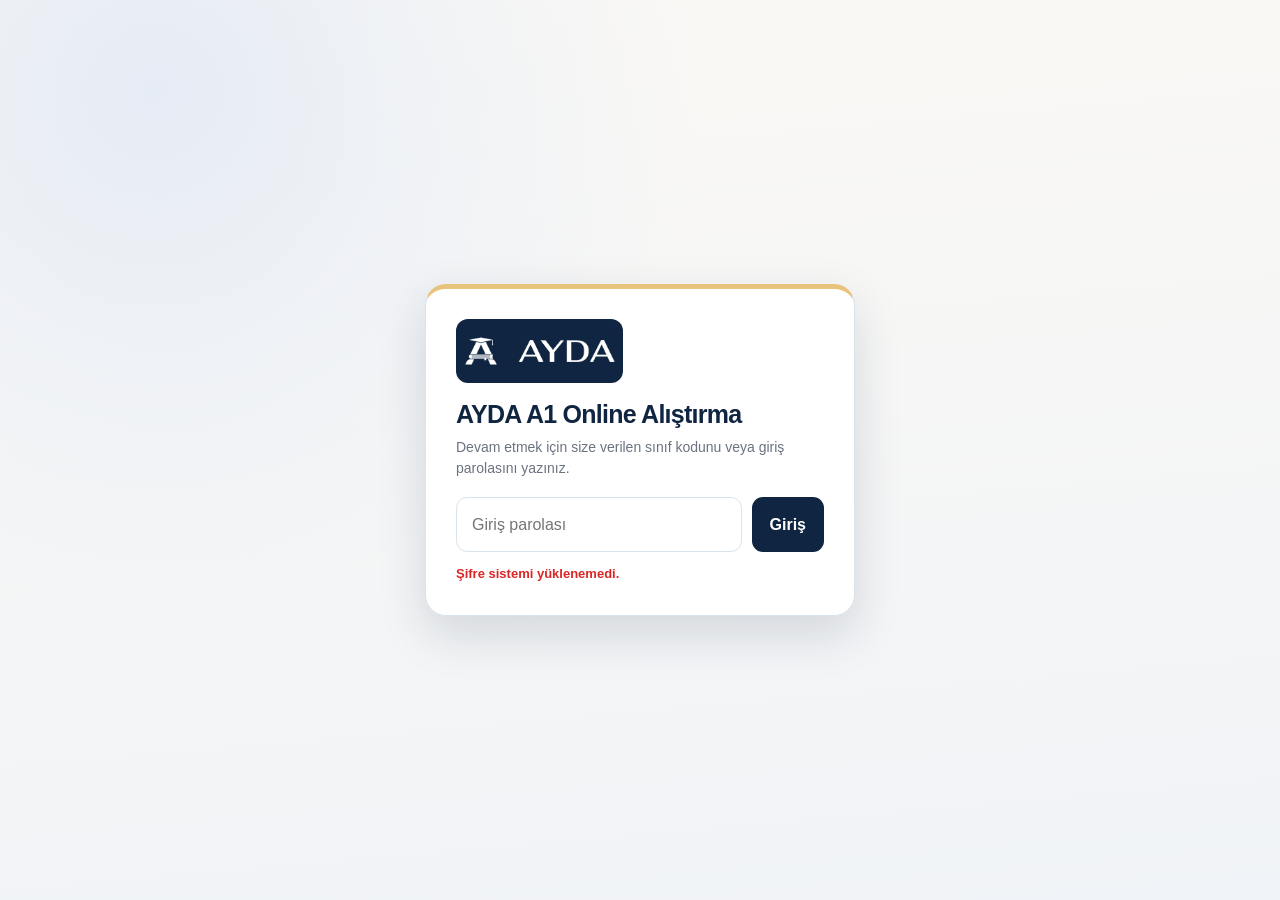
==== commit 3c86efb4: "Publish approved A1 unified learning design on GitHub Pages root, preserve curriculum and rollback b" ====
--- a/index.html
+++ b/index.html
@@ -3,7 +3,7 @@
   <head>
     <meta charset="UTF-8" />
     <meta name="viewport" content="width=device-width, initial-scale=1.0" />
-    <meta name="theme-color" content="#173466" />
+    <meta name="theme-color" content="#0b1b31" />
     <meta name="description" content="AYDA A1 için 24 ünitede kısa ve özgün Almanca alıştırmaları." />
     <meta property="og:title" content="AYDA A1 Online Alıştırma" />
     <meta property="og:description" content="Almancayı mantığıyla öğren." />
@@ -129,6 +129,8 @@
     </style>
     <script type="module" crossorigin src="./assets/index-DRCE9iGL.js"></script>
     <link rel="stylesheet" crossorigin href="./assets/index-OVjCbFV6.css">
+    <link rel="stylesheet" href="./ayda-a1-hybrid.css">
+    <link rel="stylesheet" href="./ayda-a1-unified.css">
   </head>
   <body>
 
@@ -157,6 +159,9 @@
       <div id="root"></div>
     </div>
 
+    <script defer src="./ayda-brand.js"></script>
+    <script defer src="./ayda-a1-hybrid.js"></script>
+    <script defer src="./ayda-a1-unified.js"></script>
     <script
       src="https://onurqlp.github.io/ayda-pass/access-control.js"
       onerror="document.getElementById('aydaLoginMessage').textContent='Şifre sistemi yüklenemedi.'"
--- a/ayda-a1-hybrid.css
+++ b/ayda-a1-hybrid.css
@@ -0,0 +1,161 @@
+/* AYDA A1 / Hibrit öğrenme – mevcut içeriği değiştirmeyen eklenti
+   Orijinal ders metinleri, videolar ve sorular CSS ile sadece bölümlere ayrılır.
+ */
+:root{--a1-navy:#102541;--a1-gold:#e8c37b;--a1-cream:#fbf9f5;--a1-line:#d9e3eb;--a1-green:#187962}
+body{background:var(--a1-cream)}
+body[data-ayda-a1-view="intro"] .lesson-shell,
+body[data-ayda-a1-view="exercise"] .exercise-shell{padding-bottom:max(112px,calc(90px + env(safe-area-inset-bottom)))}
+body[data-ayda-a1-view="intro"] .unit-intro{
+  border-top:4px solid var(--a1-gold);
+  border-radius:16px;
+  margin-top:10px;
+  padding:clamp(16px,3vw,28px);
+  box-shadow:0 10px 34px #12285012;
+}
+body[data-ayda-a1-view="intro"] .unit-intro h1{font-size:clamp(27px,5vw,39px);line-height:1.18;margin-top:8px}
+body[data-ayda-a1-view="intro"] .unit-intro__lead{font-size:15px;margin-bottom:14px;line-height:1.5}
+body[data-ayda-a1-view="intro"] .logic-explainer{border-radius:12px;padding:18px}
+body[data-ayda-a1-view="intro"] .logic-grid{gap:10px}
+body[data-ayda-a1-view="intro"] .logic-grid article{border-radius:10px}
+body[data-ayda-a1-view="intro"] .video-resources{border-radius:13px;background:#f8fafc;border-color:#e0e7ef;margin:10px 0}
+body[data-ayda-a1-view="intro"] .video-resources__grid{grid-template-columns:1fr;gap:6px}
+body[data-ayda-a1-view="intro"] .video-resources__grid a{min-height:58px;border-radius:10px;text-decoration:none;cursor:pointer}
+body[data-ayda-a1-view="intro"] .video-resources__grid a.ayda-a1-video-active{
+  border-color:#bda06a;background:#fff9eb;box-shadow:inset 3px 0 var(--a1-gold)
+}
+body[data-ayda-a1-view="intro"] .video-resources__grid a:focus-visible{outline:3px solid #b78622;outline-offset:2px}
+
+/* Three user-facing sections: no original content is removed from DOM. */
+body[data-ayda-a1-view="intro"] .logic-explainer,
+body[data-ayda-a1-view="intro"] .logic-grid,
+body[data-ayda-a1-view="intro"] #aydaA1TeacherNote,
+body[data-ayda-a1-view="intro"] .workbook-note,
+body[data-ayda-a1-view="intro"] .video-resources,
+body[data-ayda-a1-view="intro"] #aydaA1EndLearn,
+body[data-ayda-a1-view="intro"] #aydaA1EndVideo,
+body[data-ayda-a1-view="intro"] #aydaA1IntroHelp,
+body[data-ayda-a1-view="intro"] .unit-intro > button.primary-button{display:none!important}
+
+body[data-ayda-a1-view="intro"][data-ayda-a1-tab="learn"] .logic-explainer{display:block!important}
+body[data-ayda-a1-view="intro"][data-ayda-a1-tab="learn"] .logic-grid{display:grid!important}
+body[data-ayda-a1-view="intro"][data-ayda-a1-tab="learn"] #aydaA1TeacherNote{display:block!important}
+body[data-ayda-a1-view="intro"][data-ayda-a1-tab="learn"] .workbook-note{display:flex!important}
+body[data-ayda-a1-view="intro"][data-ayda-a1-tab="learn"] #aydaA1EndLearn{display:flex!important}
+body[data-ayda-a1-view="intro"][data-ayda-a1-tab="video"] .video-resources{display:block!important}
+body[data-ayda-a1-view="intro"][data-ayda-a1-tab="video"] #aydaA1EndVideo{display:flex!important}
+body[data-ayda-a1-view="intro"][data-ayda-a1-tab="practice"] #aydaA1IntroHelp{display:block!important}
+body[data-ayda-a1-view="intro"][data-ayda-a1-tab="practice"] .unit-intro > button.primary-button{display:inline-flex!important}
+#aydaA1StudyNav{margin:14px 0 18px;padding:14px;border:1px solid #dce4ec;border-radius:13px;background:#fff;box-shadow:0 4px 18px #1228500d}
+.ayda-a1-nav__heading{display:flex;justify-content:space-between;gap:8px;align-items:center;margin-bottom:10px}
+.ayda-a1-nav__heading strong{font-size:14px;color:var(--a1-navy)}
+.ayda-a1-nav__heading span{font-size:12px;color:#64798c;text-align:right}
+.ayda-a1-nav__tabs{display:grid;grid-template-columns:repeat(3,minmax(0,1fr));gap:7px}
+#aydaA1StudyNav .ayda-a1-nav-tab{
+  border:1px solid #d9e2eb;background:#f6f8fb;color:#25405c;
+  border-radius:10px;min-height:48px;padding:8px 6px;
+  font-size:13px;font-weight:800;line-height:1.25;cursor:pointer
+}
+#aydaA1StudyNav .ayda-a1-nav-tab.active{background:var(--a1-navy);border-color:var(--a1-navy);color:white}
+.ayda-a1-nav__next{display:flex;justify-content:space-between;align-items:center;gap:12px;margin-top:12px}
+.ayda-a1-nav__next span{font-size:12px;color:#64798c}
+.ayda-a1-action{
+  min-height:44px;min-width:0;
+  padding:9px 13px;border:1px solid #d8e2eb;border-radius:10px;
+  background:#f8fafc;color:#294660;font-size:13px;font-weight:800;
+  cursor:pointer;text-align:center
+}
+.ayda-a1-action--primary{background:var(--a1-navy);color:white;border-color:var(--a1-navy)}
+.ayda-a1-action:hover{filter:brightness(.96)}
+.ayda-a1-action:focus-visible,.ayda-a1-nav-tab:focus-visible{outline:3px solid #ba9245;outline-offset:2px}
+.ayda-a1-inline-footer{display:flex;justify-content:flex-end;gap:8px;flex-wrap:wrap;margin:16px 0;padding-top:14px;border-top:1px solid #e3e9ef}
+.ayda-a1-practice-info{
+  background:#eaf4ef;border-left:4px solid var(--a1-green);border-radius:9px;
+  padding:15px 16px;margin:14px 0;color:#2d5549;font-size:14px;line-height:1.65
+}
+body[data-ayda-a1-view="intro"][data-ayda-a1-tab="practice"] .unit-intro > button.primary-button{border-radius:11px}
+
+/* New material is additive; original grammar explanations remain above. */
+.ayda-a1-teacher-note{
+  background:#f1f5fa;border:1px solid #dbe5ef;border-radius:13px;
+  padding:18px 19px;margin:14px 0
+}
+.ayda-a1-teacher-note >strong{display:block;font-size:13px;color:#244766;margin-bottom:8px}
+.ayda-a1-teacher-note >p{font-size:14px;color:#38536a;margin:0 0 12px;line-height:1.7}
+.ayda-a1-teacher-example{display:grid;gap:4px;padding:13px 15px;border-radius:9px;border-left:3px solid var(--a1-gold);background:white}
+.ayda-a1-teacher-example b{font-size:16px;color:#132c45}
+.ayda-a1-teacher-example span{font-size:13px;color:#64798c}
+
+/* Three existing Drive recordings per unit can play inside the site. */
+.ayda-a1-player{
+  background:#fff;border:1px solid #e0e8f0;border-radius:12px;
+  padding:12px;margin-bottom:14px
+}
+.ayda-a1-player__top{display:flex;align-items:center;justify-content:space-between;gap:8px;margin-bottom:9px}
+.ayda-a1-player__top strong{font-size:14px;color:var(--a1-navy);overflow-wrap:anywhere}
+.ayda-a1-player__top span{font-size:11px;color:#52796a;white-space:nowrap;font-weight:800}
+.ayda-a1-player__frame{width:100%;aspect-ratio:16/9;background:#0b1b31;border-radius:10px;overflow:hidden}
+.ayda-a1-player__frame iframe{display:block;width:100%;height:100%;border:0}
+.ayda-a1-player__frame[hidden]{display:none}
+.ayda-a1-player__bottom{display:flex;justify-content:space-between;align-items:center;gap:10px;margin-top:9px}
+.ayda-a1-player__bottom p{font-size:11px;line-height:1.4;color:#6d7b8b;margin:0}
+.ayda-a1-player__bottom a{color:#244d75;font-size:12px;font-weight:800;white-space:nowrap}
+
+/* Exercise screen: one question at a time, visibly grouped into four sessions. */
+#aydaA1SetBar{background:#fff;border:1px solid #dee6ed;border-radius:13px;padding:12px 15px;margin:0 0 13px}
+.ayda-a1-setbar__top{display:flex;justify-content:space-between;gap:14px;align-items:center}
+.ayda-a1-setbar__summary{display:grid;gap:3px;min-width:0}
+.ayda-a1-setbar__summary strong{font-size:14px;color:var(--a1-navy)}
+.ayda-a1-setbar__summary span{font-size:12px;color:#5c7387}
+.ayda-a1-setbar__actions{display:flex;gap:6px;flex:0 0 auto}
+.ayda-a1-setbar__actions .ayda-a1-action{min-height:40px;padding:7px 10px;font-size:12px}
+.ayda-a1-setbar__progress{display:grid;grid-template-columns:repeat(4,1fr);gap:6px;margin:10px 0 8px}
+.ayda-a1-setbar__progress span{height:6px;border-radius:99px;background:#e7edf3}
+.ayda-a1-setbar__progress span.done{background:var(--a1-green)}
+.ayda-a1-setbar__progress span.active{background:var(--a1-gold)}
+.ayda-a1-setbar__message{color:#65788b;margin:0;font-size:11px;line-height:1.4}
+body[data-ayda-a1-view="exercise"] .exercise-card{border-radius:13px;box-shadow:0 12px 35px #0b1b3115;padding:clamp(17px,4vw,25px)}
+body[data-ayda-a1-view="exercise"] .exercise-card h1{font-size:clamp(20px,4vw,28px)}
+body[data-ayda-a1-view="exercise"] .exercise-action .primary-button{border-radius:11px;min-height:52px}
+body[data-ayda-a1-view="exercise"] .option-list button{min-height:52px}
+
+/* The in-page controls are the primary pathway; the bottom dock is optional. */
+#aydaA1QuickDock[hidden]{display:none!important}
+#aydaA1QuickDock{
+  display:grid;grid-template-columns:repeat(3,minmax(0,1fr));gap:7px;
+  position:fixed;z-index:72;bottom:12px;left:50%;transform:translateX(-50%);
+  width:min(560px,calc(100vw - 26px));background:#fff;border:1px solid var(--a1-line);
+  border-radius:15px;padding:8px;box-shadow:0 8px 34px #0b1b312b
+}
+#aydaA1QuickDock button{
+  border:1px solid transparent;background:#f0f4f7;color:#2b4862;
+  border-radius:9px;min-height:47px;font-size:12px;font-weight:850;cursor:pointer
+}
+#aydaA1QuickDock button.active{color:#fff;background:var(--a1-navy)}
+#aydaA1QuickDock button:focus-visible{outline:3px solid #b8924c;outline-offset:2px}
+@media(max-width:620px){
+ body[data-ayda-a1-view="intro"] .lesson-shell,
+ body[data-ayda-a1-view="exercise"] .exercise-shell{width:calc(100% - 22px);padding-top:11px;padding-bottom:117px}
+ body[data-ayda-a1-view="intro"] .unit-intro{padding:15px 13px}
+ body[data-ayda-a1-view="intro"] .unit-intro h1{font-size:27px;line-height:1.2}
+ body[data-ayda-a1-view="intro"] .unit-intro__lead{font-size:14px}
+ .ayda-a1-nav__heading strong{font-size:12px}
+ .ayda-a1-nav__heading span{font-size:11px}
+ #aydaA1StudyNav{padding:11px;margin:10px 0 15px}
+ #aydaA1StudyNav .ayda-a1-nav-tab{font-size:11px;min-height:46px;padding:8px 3px}
+ .ayda-a1-nav__next span{font-size:11px}
+ .ayda-a1-nav__next .ayda-a1-action{font-size:12px;padding:7px 10px}
+ .ayda-a1-inline-footer{display:grid;grid-template-columns:1fr 1fr;gap:7px}
+ .ayda-a1-inline-footer .ayda-a1-action{font-size:12px;padding:8px}
+ .ayda-a1-player{padding:8px}
+ .ayda-a1-player__top{align-items:flex-start;gap:7px}
+ .ayda-a1-player__top strong{font-size:12px}
+ .ayda-a1-player__top span{font-size:10px}
+ .ayda-a1-player__bottom{display:grid;gap:5px}
+ .ayda-a1-player__bottom a{font-size:12px}
+ #aydaA1SetBar{padding:10px}
+ .ayda-a1-setbar__summary strong{font-size:12px}
+ .ayda-a1-setbar__actions .ayda-a1-action{font-size:11px;min-height:42px;padding:5px 8px}
+ #aydaA1QuickDock{bottom:0;left:0;transform:none;width:100%;border-radius:14px 14px 0 0;border-left:0;border-right:0;border-bottom:0;padding:6px 8px calc(6px + env(safe-area-inset-bottom))}
+ #aydaA1QuickDock button{min-height:48px}
+}
+@media(prefers-reduced-motion:reduce){*{scroll-behavior:auto!important}}
--- a/ayda-a1-unified.css
+++ b/ayda-a1-unified.css
@@ -0,0 +1,676 @@
+/*
+ * AYDA Dil Akademisi · A1 Unified Theme
+ * Visually aligns A1 with the B1 mobile learning platform.
+ * This is a purely additive presentation layer for /preview/.
+ * All curriculum material, old videos, password logic and student progress remain intact.
+ */
+:root{
+  --ayda-deep:#0b1b31;
+  --ayda-navy:#102541;
+  --ayda-navy-deep:#0b1b31;
+  --ayda-blue:#214d75;
+  --ayda-blue-soft:#edf5fb;
+  --ayda-gold:#e8c37b;
+  --ayda-gold-soft:#fdf5e4;
+  --ayda-bg:#fbf9f5;
+  --ayda-surface:#ffffff;
+  --ayda-text:#142b44;
+  --ayda-muted:#536779;
+  --ayda-line:#dbe3ea;
+  --success:#19776b;
+  --success-bg:#eaf5f1;
+  --danger:#a6504b;
+  --danger-bg:#fff1ee;
+  --shadow:0 8px 28px #0b1b3110;
+  --content:1120px;
+  color-scheme:light;
+}
+html{scroll-padding-top:90px}
+body{
+  background:var(--ayda-bg);
+  color:var(--ayda-text);
+  font-family:-apple-system,BlinkMacSystemFont,"Segoe UI",Roboto,Arial,sans-serif;
+  line-height:1.6;
+  min-width:0;
+}
+#aydaProtectedContent *,#aydaLoginBox *{min-width:0}
+#aydaProtectedContent img,#aydaProtectedContent iframe{max-width:100%}
+button{touch-action:manipulation}
+:focus-visible{outline-color:var(--ayda-gold)!important;outline-offset:3px}
+
+/* Shared B1-style institute masthead */
+.site-header,.site-header--compact{
+  min-height:71px;
+  padding:10px max(19px,calc((100vw - 1120px)/2));
+  background:var(--ayda-deep);
+  color:white;
+  border-bottom:1px solid #ffffff1e;
+  box-shadow:0 6px 24px #0b1b3115;
+  position:sticky;
+  top:0;
+  z-index:42;
+}
+.site-header--compact{min-height:66px}
+.brand{
+  align-content:center;
+  min-height:47px;
+  width:154px;
+  max-width:50vw;
+  overflow:hidden;
+}
+.brand__name{font-size:24px;font-weight:900;letter-spacing:.16em;color:var(--ayda-gold)}
+.brand__line{background:var(--ayda-gold)}
+.brand__sub{color:#dde8f1;opacity:1;letter-spacing:.12em}
+body.ayda-a1-logo-ready .site-header .brand{
+  display:block;
+  background-repeat:no-repeat;
+  background-position:left center;
+  background-size:contain;
+  width:144px;
+  height:48px;
+}
+body.ayda-a1-logo-ready .site-header .brand>*{visibility:hidden}
+.header-level{
+  border:1px solid #3e566c;
+  border-radius:999px;
+  color:#f4e5c2;
+  font-size:12px;
+  letter-spacing:.02em;
+  background:#193552;
+  padding:8px 12px;
+}
+.site-header--compact::after{
+  content:"A1 · Başlangıç";
+  border:1px solid #3e566c;
+  background:#193552;
+  color:#f6e3ba;
+  padding:7px 11px;
+  border-radius:100px;
+  font-size:12px;
+  font-weight:750;
+  letter-spacing:.02em;
+}
+
+/* Password is still validated only by the existing AYDA access-control.js. */
+#aydaLoginBox{
+  background:radial-gradient(circle at 12% 10%,#e6ecf5 0%,transparent 39%),linear-gradient(175deg,#fbf9f5,#f0f3f7);
+}
+#aydaLoginBox .ayda-login-card{
+  border:1px solid var(--ayda-line);
+  border-top:5px solid var(--ayda-gold);
+  box-shadow:0 18px 48px #10254125;
+  border-radius:21px;
+}
+#aydaLoginBox .ayda-login-logo{
+  background-color:var(--ayda-navy);
+  color:white;
+  border-radius:12px;
+}
+body.ayda-a1-logo-ready #aydaLoginBox .ayda-login-logo{
+  display:block;
+  width:167px;
+  height:64px;
+  font-size:0;
+  background-color:var(--ayda-navy);
+  background-size:calc(100% - 17px) auto;
+  background-repeat:no-repeat;
+  background-position:center;
+}
+#aydaLoginBox h1{color:var(--ayda-navy);font-weight:850}
+#aydaPasswordInput{
+  border-radius:11px;
+  border-color:var(--ayda-line);
+}
+#aydaPasswordInput:focus{border-color:var(--ayda-blue);box-shadow:0 0 0 3px #214d751e}
+#aydaLoginBox .ayda-login-btn{
+  background:var(--ayda-navy);
+  border-radius:11px;
+}
+#aydaLoginBox .ayda-login-btn:hover{background:#1a3b5b}
+
+/* Welcome: shorter, more task-focused hero, like B1. */
+.home-shell,.content-shell{width:min(var(--content),calc(100% - 36px))}
+.hero-card{
+  background:linear-gradient(110deg,#0b1b31 0%,#173755 100%);
+  width:100%;
+  min-height:0;
+  margin-top:19px;
+  padding:34px 36px 26px;
+  border-radius:20px;
+  overflow:hidden;
+  box-shadow:0 10px 35px #0b1b3120;
+}
+.hero-card:after{
+  font-size:175px;
+  bottom:-45px;
+  color:#ffffff08;
+}
+.hero-card .eyebrow{
+  color:var(--ayda-gold);
+  font-size:11px;
+  letter-spacing:.12em;
+  margin-bottom:9px;
+}
+.hero-card h1{
+  font-size:clamp(30px,3.5vw,43px);
+  letter-spacing:-.035em;
+  line-height:1.12;
+  font-weight:850;
+}
+.hero-card__lead{
+  color:#d6e2ed;
+  font-size:15px;
+  max-width:58ch;
+  line-height:1.65;
+  margin:13px 0 15px;
+}
+.primary-button,.secondary-button,.danger-button{
+  border-radius:11px;
+  transition:background-color .16s,border-color .16s,box-shadow .16s;
+}
+.primary-button:hover,.secondary-button:hover{
+  transform:none;
+  box-shadow:0 6px 18px #10254118;
+}
+.primary-button{
+  background:var(--ayda-navy);
+  min-height:48px;
+  font-weight:800;
+}
+.primary-button--gold{
+  background:var(--ayda-gold);
+  color:#172e43;
+  border-radius:11px;
+  min-height:47px;
+  min-width:0;
+  padding:11px 17px;
+}
+.primary-button--gold:hover{background:#efd49b}
+.hero-card__metric{
+  color:#d8e4ed;
+  max-width:640px;
+  margin:15px 0 7px;
+  font-size:12px;
+}
+.hero-card .progress-wrap{max-width:640px}
+.hero-card .progress-track{height:6px;border-radius:40px;background:#ffffff25}
+.hero-card .progress-track span{background:var(--ayda-gold)}
+.ayda-a1-journey{
+  display:flex;
+  flex-wrap:wrap;
+  align-items:center;
+  gap:7px;
+  max-width:760px;
+  margin:0 0 15px;
+}
+.ayda-a1-journey-label{
+  color:#e8c37b;
+  font-size:10px;
+  font-weight:850;
+  letter-spacing:.06em;
+  margin-right:4px;
+}
+.ayda-a1-journey-step{
+  display:inline-flex;
+  align-items:center;
+  border:1px solid #ffffff2a;
+  border-radius:50px;
+  background:#ffffff13;
+  color:#e6eef5;
+  padding:4px 10px;
+  font-size:11px;
+  font-weight:750;
+}
+
+/* Same home navigation hierarchy as B1, original A1 menu links retained. */
+.quick-grid{
+  display:grid;
+  grid-template-columns:repeat(3,minmax(0,1fr));
+  gap:11px;
+  margin-top:14px;
+}
+.quick-card{
+  border:1px solid var(--ayda-line);
+  border-radius:15px;
+  background:white;
+  min-height:92px;
+  box-shadow:0 5px 18px #0b1b3107;
+  padding:17px 18px;
+}
+.quick-card:hover{
+  border-color:#acc1d1;
+  box-shadow:0 10px 30px #0b1b3110;
+}
+.quick-card--wide{
+  grid-area:auto;
+  grid-column:1/-1;
+  min-height:104px;
+  border:1px solid #244561;
+  border-left:5px solid var(--ayda-gold);
+  background:linear-gradient(115deg,var(--ayda-navy),#214d75);
+  box-shadow:0 9px 25px #0b1b3120;
+}
+.quick-card--wide strong{font-size:19px}
+.quick-card strong{color:var(--ayda-navy);font-size:16px}
+.quick-card--wide strong{color:white}
+.quick-card small{color:var(--ayda-muted);font-size:12px;line-height:1.5}
+.quick-card--wide small{color:#dae6ef}
+.quick-card__index{color:#a07833}
+.quick-card--wide .quick-card__index{color:var(--ayda-gold)}
+.quick-card>span:last-child{color:var(--ayda-blue)}
+.quick-card--wide>span:last-child{color:var(--ayda-gold)}
+.home-note{
+  border-left:4px solid var(--ayda-blue);
+  background:#eef3f7;
+  border-radius:13px;
+  margin:14px 0;
+  padding:18px;
+}
+.home-note__mark{border-radius:10px;background:var(--ayda-blue)}
+.home-note p{font-size:13px}
+
+/* B1-like catalog: an explicit 8-module / 24-unit learning pathway. */
+.content-shell{padding-top:24px}
+.page-heading{margin-bottom:20px}
+.page-heading .eyebrow{color:#9a7334;margin-bottom:7px;font-size:11px}
+.page-heading h1{font-size:clamp(27px,3.3vw,38px);line-height:1.15}
+.page-heading p:last-child{font-size:14px;line-height:1.6}
+.module-list{gap:10px}
+.module{
+  border:1px solid var(--ayda-line);
+  background:white;
+  border-radius:16px;
+  box-shadow:0 5px 22px #0b1b3108;
+  overflow:hidden;
+}
+.module__header{
+  min-height:72px;
+  padding:12px 16px;
+  grid-template-columns:42px 1fr 34px;
+  border:0;
+}
+.module__header:hover{background:#f8fafc}
+.module__number{
+  color:#ad833e;
+  font-size:13px;
+  letter-spacing:.08em;
+}
+.module__header strong{font-size:16px}
+.module__header small{font-size:12px}
+.module__toggle{
+  background:#edf4f9;
+  color:var(--ayda-blue);
+  border-radius:9px;
+}
+.module__content{
+  background:#f3f6f8;
+  gap:11px;
+  padding:13px;
+}
+.unit-card{
+  border:1px solid var(--ayda-line);
+  border-left:3px solid var(--ayda-gold);
+  border-radius:13px;
+  box-shadow:0 4px 16px #0b1b3108;
+  padding:17px;
+}
+.unit-card:hover{border-color:#bacbd7}
+.unit-card__top{
+  color:var(--ayda-blue);
+  letter-spacing:.06em;
+}
+.unit-card h2{
+  font-size:18px;
+  line-height:1.32;
+  color:var(--ayda-navy);
+  margin:9px 0 6px;
+}
+.unit-card p{font-size:13px;line-height:1.55;margin-bottom:10px}
+.tag-row{margin-bottom:10px;gap:5px}
+.tag-row span{
+  background:#edf5fb;
+  color:#355875;
+  font-size:11px;
+  border-radius:7px;
+  padding:5px 8px;
+}
+.ayda-a1-card-flow{
+  display:flex;
+  flex-wrap:wrap;
+  align-items:center;
+  gap:4px;
+  margin:4px 0 12px;
+}
+.ayda-a1-card-flow span{
+  font-size:10px;
+  background:#f1f4f8;
+  color:#47637b;
+  border-radius:6px;
+  padding:5px 6px;
+  font-weight:800;
+}
+.ayda-a1-card-flow span:last-child{
+  background:#faf1db;
+  color:#775a27;
+}
+.ayda-a1-card-flow span+span:before{
+  content:"→";
+  color:#9aacbb;
+  margin-right:6px;
+}
+.unit-card .progress-track{height:6px;border-radius:90px;background:#e8eef3}
+.unit-card .progress-track span{background:var(--success)}
+.secondary-button{
+  background:#f0f5f9;
+  color:var(--ayda-navy);
+  border:1px solid #cbdbe6;
+  min-height:45px;
+}
+.secondary-button:hover{background:#e6f0f6}
+
+/* Harmonized resource cards, supplementary help and tests. */
+.resource-list{gap:9px}
+.resource-list details,.exam-card,.support-card,.how-card,.reset-panel{
+  border:1px solid var(--ayda-line);
+  border-radius:13px;
+  box-shadow:0 4px 17px #0b1b3107;
+}
+.resource-list summary{
+  border-radius:13px;
+  min-height:60px;
+}
+.resource-list summary strong{color:var(--ayda-navy)}
+.resource-list summary b{color:var(--ayda-blue)}
+.resource-panel a{font-size:14px}
+.info-note,.exam-disclaimer{
+  background:#fdf6e7;
+  border-radius:8px;
+  border-left-color:var(--ayda-gold);
+}
+.exam-card>div:first-child{color:#a17c3b}
+.exam-card h2{color:var(--ayda-navy)}
+.support-card__badge{border-radius:12px;background:var(--success)}
+
+/* Consistent academy lesson shell and explanation cards. */
+.lesson-shell,.exercise-shell{width:min(900px,calc(100% - 30px));padding-top:15px}
+.back-button{
+  color:var(--ayda-blue);
+  min-height:42px;
+  font-size:13px;
+  text-decoration:none;
+}
+.back-button:hover{text-decoration:underline}
+body[data-ayda-a1-view="intro"] .unit-intro{
+  border-top:4px solid var(--ayda-gold);
+  border-radius:17px;
+  padding:clamp(17px,3vw,27px);
+  box-shadow:0 8px 27px #0b1b3110;
+}
+body[data-ayda-a1-view="intro"] .unit-intro h1{font-size:clamp(25px,3.4vw,35px)}
+body[data-ayda-a1-view="intro"] .unit-intro__number{color:#9f7838}
+body[data-ayda-a1-view="intro"] .unit-intro__lead{font-size:14px;color:var(--ayda-muted)}
+body[data-ayda-a1-view="intro"] .logic-explainer{
+  border-left:4px solid var(--ayda-blue);
+  background:#edf5fb;
+  border-radius:12px;
+  padding:18px;
+}
+.logic-explainer h2{font-size:clamp(19px,2.7vw,24px)}
+.logic-explainer>p,.logic-explainer li{font-size:14px;line-height:1.7}
+.logic-grid{gap:9px}
+.logic-card{border-radius:11px;padding:15px;background:#fbfcfe}
+.logic-card--blue{border-left-color:var(--ayda-blue)}
+.logic-card--red{border-left-color:#c07165}
+.logic-card--gold{border-left-color:var(--ayda-gold)}
+.workbook-note{
+  background:#eaf5f1;
+  border-left-color:var(--success);
+  border-radius:10px;
+  font-size:13px;
+}
+.workbook-note span{background:var(--success);border-radius:5px}
+.ayda-a1-teacher-note{
+  border-color:#d8e5ed;
+  background:#f2f7fa;
+  padding:17px;
+}
+.ayda-a1-teacher-note>strong{color:var(--ayda-blue)}
+.ayda-a1-teacher-example{border-left-color:var(--ayda-gold)}
+#aydaA1StudyNav{
+  background:#fff;
+  border-color:var(--ayda-line);
+  box-shadow:0 4px 16px #0b1b3107;
+  border-radius:13px;
+}
+.ayda-a1-nav__heading strong{color:var(--ayda-navy)}
+.ayda-a1-nav__heading span{color:var(--ayda-muted)}
+.ayda-a1-study-meta{
+  display:flex;
+  align-items:center;
+  justify-content:space-between;
+  gap:8px;
+  font-size:11px;
+  color:var(--ayda-muted);
+  margin:0 0 9px;
+}
+.ayda-a1-study-meta strong{font-size:11px;color:#815f27}
+#aydaA1StudyNav .ayda-a1-nav-tab{background:#f1f5f8;color:#28455e;border-color:#dfe7ef;border-radius:9px}
+#aydaA1StudyNav .ayda-a1-nav-tab.active{background:var(--ayda-navy);color:white;border-color:var(--ayda-navy)}
+.ayda-a1-action--primary{background:var(--ayda-navy);border-color:var(--ayda-navy)}
+.ayda-a1-action--primary:hover{background:var(--ayda-blue)}
+.ayda-a1-player{border-radius:13px;background:#fff}
+.ayda-a1-player__frame{border-radius:11px}
+.video-resources__grid a{border-radius:9px}
+body[data-ayda-a1-view="intro"] .video-resources{background:#eff4f7;border-color:#dce5eb}
+body[data-ayda-a1-view="intro"] .video-resources__grid a.ayda-a1-video-active{
+  background:#fdf7e9;
+  border-color:#d1b375;
+}
+.ayda-a1-practice-info{background:#eaf5f1;color:#2d5549}
+.ayda-a1-inline-footer{border-top-color:#dfe7eb}
+
+/* Single-screen question flow, minimal wasted vertical space. */
+body[data-ayda-a1-view="exercise"] .exercise-card{
+  border-top:4px solid var(--ayda-gold);
+  border-radius:14px;
+  box-shadow:0 7px 26px #0b1b310e;
+  padding:clamp(16px,3vw,25px);
+}
+body[data-ayda-a1-view="exercise"] .exercise-card h1{font-size:clamp(19px,3vw,27px)}
+#aydaA1SetBar{background:white;border-color:var(--ayda-line);border-radius:12px}
+.ayda-a1-setbar__summary strong{color:var(--ayda-navy)}
+.ayda-a1-setbar__progress span.active{background:var(--ayda-gold)}
+.ayda-a1-setbar__progress span.done{background:var(--success)}
+.exercise-topic-help{
+  border-radius:11px;
+  background:#f3f8fc;
+  border-color:#d5e2eb;
+  overflow:hidden;
+}
+.option-list{gap:9px}
+.option-list button{
+  border:1px solid #d4e0e9;
+  background:#fff;
+  border-radius:10px;
+  min-height:53px;
+}
+.option-list button>span{border-radius:7px}
+.option-list button.is-selected{
+  border-color:var(--ayda-blue);
+  background:#edf5fb;
+}
+.input-label input,.input-label textarea,.matching-grid select{
+  border-radius:10px;
+  border-color:#c5d4e0;
+}
+.order-result{border-radius:10px;background:#edf5fb}
+.token-grid button{border-radius:9px}
+.feedback{border-radius:10px}
+.answer-explanation{border-radius:8px;overflow:hidden}
+body[data-ayda-a1-view="exercise"] .exercise-action{
+  position:static;
+  padding:14px 0 3px;
+  background:none;
+}
+body[data-ayda-a1-view="exercise"] .exercise-action .primary-button{
+  background:var(--ayda-navy);
+  color:white;
+  border-radius:10px;
+  min-height:51px;
+}
+.ayda-a1-set-break{
+  margin:12px 0 4px;
+  border:1px solid #cbe4da;
+  border-left:4px solid var(--success);
+  border-radius:10px;
+  padding:12px 15px;
+  color:#245d4c;
+  background:#eaf5f1;
+}
+.ayda-a1-set-break strong{font-size:14px}
+.ayda-a1-set-break p{font-size:12px;line-height:1.5;margin:5px 0 0}
+.summary-card{
+  border:1px solid var(--ayda-line);
+  border-top:4px solid var(--ayda-gold);
+  border-radius:16px;
+  margin-top:13px;
+  box-shadow:0 10px 35px #0b1b3110;
+}
+.summary-card h1{font-size:clamp(26px,4vw,40px)}
+.score-grid{border-radius:11px;overflow:hidden}
+
+/* Two visually related nav surfaces: original A1 dashboard and B1-style lesson nav. */
+.bottom-nav{
+  min-height:68px;
+  background:#ffffffef;
+  border:1px solid var(--ayda-line);
+  border-radius:15px;
+  backdrop-filter:blur(10px);
+  box-shadow:0 7px 30px #0b1b311f;
+  width:min(640px,calc(100vw - 32px));
+  bottom:13px;
+  left:50%;
+  right:auto;
+  transform:translateX(-50%);
+  overflow:hidden;
+}
+.bottom-nav button{min-height:65px;padding:7px 5px;font-size:11px;color:var(--ayda-muted)}
+.bottom-nav button.is-active{color:var(--ayda-navy);box-shadow:inset 0 3px var(--ayda-gold);background:#f8fafb}
+.bottom-nav__icon{font-size:19px}
+#aydaA1QuickDock{
+  width:min(640px,calc(100vw - 32px));
+  border-radius:15px;
+  padding:7px;
+  box-shadow:0 8px 30px #0b1b3129;
+}
+#aydaA1QuickDock button{border-radius:9px;background:#eef3f6;color:#28475f}
+#aydaA1QuickDock button.active{background:var(--ayda-navy);color:white}
+#aydaA1QuickDock button:focus-visible{outline-color:var(--ayda-gold)}
+.page-with-nav{padding-bottom:115px}
+
+/* Mobile first, with no horizontal scrolling and at least 44 px targets. */
+@media(max-width:900px){
+ .site-header,.site-header--compact{padding:9px 17px}
+}
+@media(min-width:700px) and (max-width:1049px){
+ .quick-grid{grid-template-columns:repeat(2,minmax(0,1fr))}
+ .quick-card--wide{grid-column:1/-1}
+ .quick-grid>.quick-card:last-child{grid-column:1/-1}
+}
+@media(max-width:699px){
+ html{scroll-padding-top:75px}
+ .site-header,.site-header--compact{min-height:64px;padding:8px 13px}
+ .site-header--compact::after{font-size:11px;padding:6px 9px}
+ body.ayda-a1-logo-ready .site-header .brand{width:127px;height:40px}
+ .header-level{font-size:10px;padding:6px 8px}
+ .home-shell,.content-shell{width:calc(100% - 24px)}
+ .hero-card{
+  margin-top:10px;
+  border-radius:16px;
+  padding:21px 18px 19px;
+  min-height:0;
+ }
+ .hero-card:after{font-size:136px;bottom:-30px}
+ .hero-card .eyebrow{margin-bottom:8px;font-size:10px}
+ .hero-card h1{font-size:clamp(30px,8vw,36px);line-height:1.12}
+ .hero-card__lead{font-size:13px;margin:9px 0 13px;line-height:1.55}
+ .hero-card .primary-button--gold{min-height:48px;font-size:14px}
+ .hero-card__metric{font-size:11px;margin:13px 0 7px}
+ .ayda-a1-journey{gap:5px;margin-bottom:14px}
+ .ayda-a1-journey-label{width:100%;font-size:9px}
+ .ayda-a1-journey-step{font-size:10px;padding:4px 7px}
+ .quick-grid{grid-template-columns:1fr;gap:9px;margin-top:10px}
+ .quick-card,.quick-card--wide{grid-column:auto!important;min-height:76px;border-radius:12px;padding:13px 14px}
+ .quick-card--wide{min-height:87px}
+ .quick-card strong,.quick-card--wide strong{font-size:15px}
+ .quick-card small{font-size:12px}
+ .home-note{padding:14px;gap:11px}
+ .home-note__mark{width:38px;height:38px}
+ .content-shell{padding-top:20px}
+ .page-heading{margin-bottom:16px}
+ .page-heading h1{font-size:29px}
+ .page-heading p:last-child{font-size:13px}
+ .module__header{grid-template-columns:32px 1fr 32px;min-height:65px;padding:10px 12px;gap:8px}
+ .module__header strong{font-size:15px}
+ .module__header small{font-size:11px}
+ .module__toggle{width:30px;height:30px;font-size:20px}
+ .module__content{padding:10px}
+ .unit-card{padding:14px}
+ .unit-card h2{font-size:17px;margin:8px 0 5px}
+ .unit-card p{font-size:12px}
+ .tag-row span{font-size:10px}
+ .ayda-a1-card-flow{gap:3px}
+ .ayda-a1-card-flow span{font-size:10px;padding:4px 6px}
+ .lesson-shell,.exercise-shell{width:calc(100% - 22px);padding-top:10px}
+ body[data-ayda-a1-view="intro"] .unit-intro{padding:15px 13px}
+ body[data-ayda-a1-view="intro"] .unit-intro h1{font-size:25px}
+ body[data-ayda-a1-view="intro"] .unit-intro__lead{font-size:13px}
+ .logic-explainer{padding:15px}
+ .logic-explainer h2{font-size:20px}
+ .logic-explainer>p,.logic-explainer li{font-size:13px}
+ #aydaA1StudyNav{padding:11px}
+ .ayda-a1-study-meta{display:grid;gap:3px;font-size:10px}
+ .ayda-a1-study-meta strong{font-size:10px}
+ #aydaA1StudyNav .ayda-a1-nav-tab{min-height:45px;font-size:11px}
+ .ayda-a1-nav__next{gap:6px}
+ .ayda-a1-nav__next span{font-size:10px}
+ .ayda-a1-nav__next .ayda-a1-action{padding:8px 10px;font-size:11px}
+ .ayda-a1-player{padding:8px}
+ .ayda-a1-inline-footer{gap:6px}
+ .ayda-a1-inline-footer .ayda-a1-action{font-size:11px}
+ #aydaA1SetBar{padding:11px}
+ .ayda-a1-setbar__summary strong{font-size:12px}
+ .ayda-a1-setbar__actions .ayda-a1-action{min-height:43px;font-size:11px}
+ .bottom-nav,#aydaA1QuickDock{
+  width:100%;
+  max-width:none;
+  left:0;
+  right:0;
+  bottom:0;
+  transform:none;
+  border-radius:15px 15px 0 0;
+  border-left:0;
+  border-right:0;
+  border-bottom:0;
+  padding-bottom:env(safe-area-inset-bottom);
+ }
+ #aydaA1QuickDock{padding:7px 9px calc(7px + env(safe-area-inset-bottom))}
+ #aydaA1QuickDock button{min-height:45px}
+ .bottom-nav button{min-height:60px}
+ .page-with-nav{padding-bottom:101px}
+ body[data-ayda-a1-view="intro"] .lesson-shell,
+ body[data-ayda-a1-view="exercise"] .exercise-shell{
+  padding-bottom:calc(110px + env(safe-area-inset-bottom));
+ }
+}
+@media(max-width:360px){
+ .hero-card h1{font-size:28px}
+ .site-header--compact::after{font-size:10px}
+ .ayda-a1-journey-step{font-size:9px}
+ .ayda-a1-study-meta strong{font-size:10px}
+ .ayda-a1-nav__next .ayda-a1-action{max-width:55%}
+ .ayda-a1-card-flow span{font-size:9px}
+}
+@media(prefers-reduced-motion:reduce){
+ *,*::before,*::after{scroll-behavior:auto!important;transition:none!important}
+}
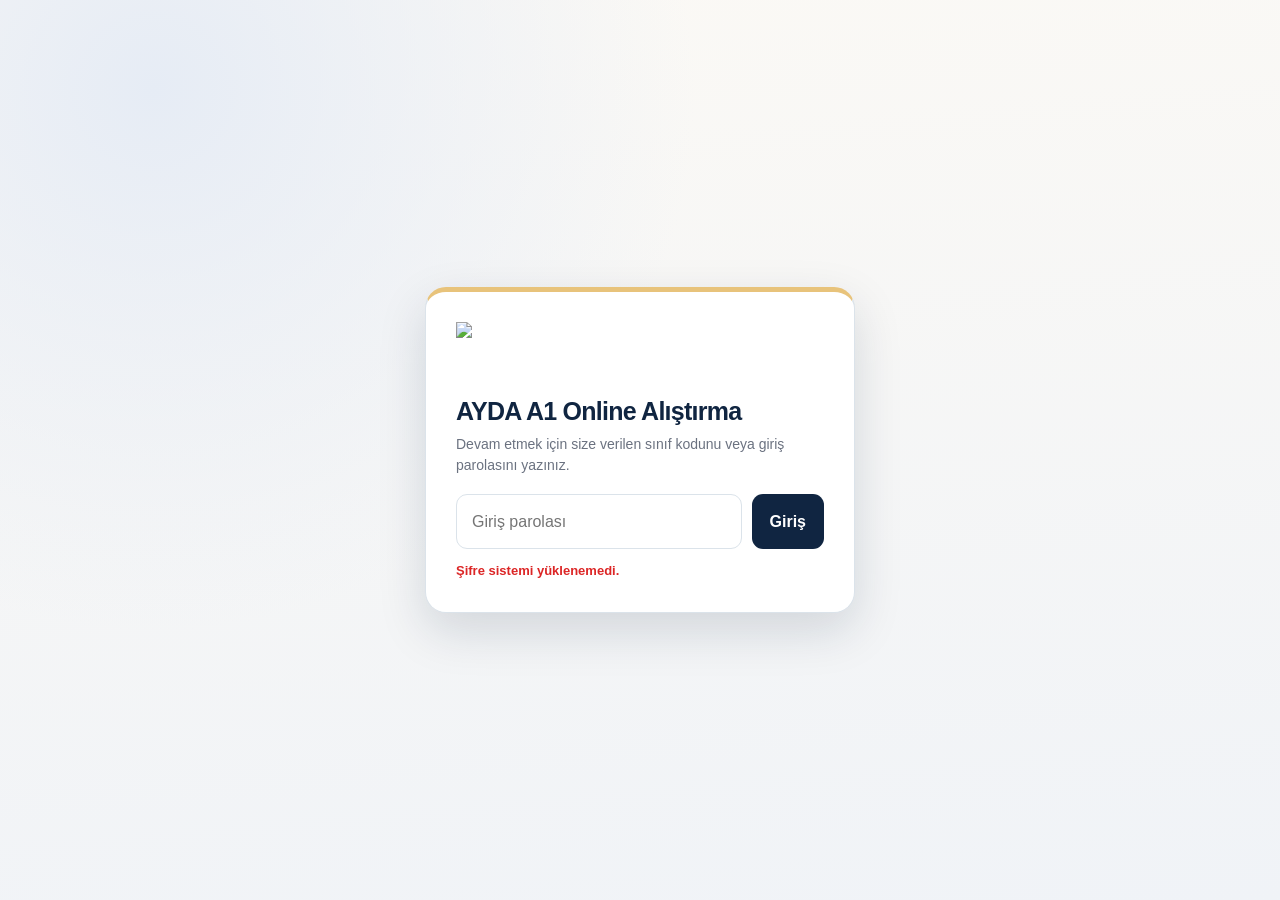
==== commit 6d9fe138: "G1 A1: replace AY placeholder with exact corporate logo on login and adjust mobile header" ====
--- a/index.html
+++ b/index.html
@@ -131,12 +131,13 @@
     <link rel="stylesheet" crossorigin href="./assets/index-OVjCbFV6.css">
     <link rel="stylesheet" href="./ayda-a1-hybrid.css">
     <link rel="stylesheet" href="./ayda-a1-unified.css">
-  </head>
+    <link rel="stylesheet" href="./ayda-a1-b1-parity.css">
+  <style id="ayda-a1-official-logo">#aydaLoginBox .ayda-login-logo{width:160px!important;height:auto!important;min-height:53px!important;background:transparent!important;border:0!important;box-shadow:none!important;border-radius:0!important;padding:0!important;margin:0 0 15px!important;display:flex!important;align-items:center!important;justify-content:flex-start!important}#aydaLoginBox .ayda-login-logo img{display:block!important;width:160px!important;height:auto!important;max-width:70vw!important;object-fit:contain!important}body.ayda-a1-logo-ready .site-header .brand{width:145px!important;height:53px!important;min-width:145px!important;background-position:center left!important;background-size:contain!important}@media(max-width:650px){body.ayda-a1-logo-ready .site-header .brand{width:130px!important;min-width:130px!important;height:47px!important}}</style></head>
   <body>
 
     <section id="aydaLoginBox" aria-label="AYDA giriş ekranı">
       <div class="ayda-login-card">
-        <div class="ayda-login-logo">AY</div>
+        <div class="ayda-login-logo"><img src="https://www.aydadil.com/wp-content/uploads/2026/10/ayda-home-v89-baa791945bb954a30b.png" alt="AYDA Dil Akademisi logosu" width="134" height="49" decoding="async"></div>
         <h1>AYDA A1 Online Alıştırma</h1>
         <p>Devam etmek için size verilen sınıf kodunu veya giriş parolasını yazınız.</p>
 
@@ -162,6 +163,8 @@
     <script defer src="./ayda-brand.js"></script>
     <script defer src="./ayda-a1-hybrid.js"></script>
     <script defer src="./ayda-a1-unified.js"></script>
+    <script defer src="./ayda-a1-b1-parity.js"></script>
+    <script defer src="./ayda-express-shortcut.js"></script>
     <script
       src="https://onurqlp.github.io/ayda-pass/access-control.js"
       onerror="document.getElementById('aydaLoginMessage').textContent='Şifre sistemi yüklenemedi.'"
--- a/ayda-a1-b1-parity.css
+++ b/ayda-a1-b1-parity.css
@@ -0,0 +1,801 @@
+/* AYDA A1 ↔ B1 interface parity.
+ * Non-destructive visual layer: original React pages, quiz engine, stored
+ * progression, 24 grammar units, 576 questions and videos remain unchanged.
+ * Loaded AFTER existing A1 styles. */
+:root{
+  --ayda-parity-deep:#0b1b31;
+  --ayda-parity-navy:#102541;
+  --ayda-parity-gold:#e8c37b;
+  --ayda-parity-cream:#fbf9f5;
+  --ayda-parity-ink:#162e45;
+  --ayda-parity-blue:#214d75;
+  --ayda-parity-sky:#edf5fb;
+  --ayda-parity-green:#19776b;
+}
+html{scroll-padding-top:114px}
+body[data-ayda-a1-b1-view] .site-header,
+body[data-ayda-a1-b1-view] .site-header--compact{
+  width:100%;
+  background:#0b1b31;
+  min-height:72px;
+  padding:9px max(18px,calc((100vw - 1120px)/2));
+  position:sticky;
+  top:0;
+  z-index:61;
+  display:flex;
+  align-items:center;
+  justify-content:space-between;
+  flex-wrap:nowrap;
+  gap:22px;
+  border-bottom:1px solid #ffffff1c;
+  box-shadow:0 6px 24px #0b1b3116;
+}
+body[data-ayda-a1-b1-view] .site-header .brand{flex:0 0 auto}
+body[data-ayda-a1-b1-view] .site-header .header-level,
+body[data-ayda-a1-b1-view] .site-header--compact::after{display:none!important}
+.ayda-b1-main-nav{
+  display:flex;
+  gap:18px;
+  justify-content:flex-end;
+  align-items:center;
+  margin-left:auto;
+  flex:0 1 auto;
+  min-width:0;
+}
+.ayda-b1-main-nav>button,.ayda-b1-other>summary{
+  font:inherit;
+  color:#e5edf4;
+  border:0;
+  background:none;
+  cursor:pointer;
+  font-size:13px;
+  font-weight:650;
+  padding:9px 5px;
+  min-height:44px;
+  border-radius:8px;
+  white-space:nowrap;
+}
+.ayda-b1-main-nav>button:hover,
+.ayda-b1-main-nav>button.active,
+.ayda-b1-other>summary:hover{
+  color:var(--ayda-parity-gold);
+}
+.ayda-b1-main-nav>button:focus-visible,
+.ayda-b1-other summary:focus-visible,
+.ayda-b1-other button:focus-visible{
+  outline:3px solid var(--ayda-parity-gold);
+  outline-offset:2px;
+}
+.ayda-b1-other{position:relative}
+.ayda-b1-other>summary{display:flex;align-items:center;list-style:none}
+.ayda-b1-other>summary::-webkit-details-marker{display:none}
+.ayda-b1-other-panel{
+  position:absolute;
+  right:0;
+  top:calc(100% + 8px);
+  width:220px;
+  background:white;
+  color:#193653;
+  border:1px solid #dce6ee;
+  border-radius:12px;
+  box-shadow:0 12px 38px #0b1b312b;
+  padding:6px;
+  z-index:65;
+  display:grid;
+  gap:3px;
+}
+.ayda-b1-other-panel button{
+  border:0;
+  border-radius:7px;
+  padding:10px 11px;
+  min-height:43px;
+  text-align:left;
+  background:#fff;
+  color:var(--ayda-parity-navy);
+  font-size:12px;
+  font-weight:750;
+  cursor:pointer;
+}
+.ayda-b1-other-panel button:hover{background:#edf4f9}
+.ayda-b1-level-pill{
+  display:inline-flex;
+  flex:0 0 auto;
+  align-items:center;
+  justify-content:center;
+  background:#193552;
+  color:#f6e3b8;
+  border:1px solid #33506c;
+  border-radius:99px;
+  padding:6px 11px;
+  font-size:12px;
+  font-weight:750;
+  white-space:nowrap;
+}
+body[data-ayda-a1-b1-view] .bottom-nav{display:none!important}
+body[data-ayda-a1-b1-view] .page-with-nav{padding-bottom:60px}
+body[data-ayda-a1-b1-view="intro"] .site-header,
+body[data-ayda-a1-b1-view="exercise"] .site-header,
+body[data-ayda-a1-b1-view="summary"] .site-header{display:none!important}
+body[data-ayda-a1-b1-view="intro"] .lesson-shell,
+body[data-ayda-a1-b1-view="exercise"] .exercise-shell{
+  width:min(1120px,100%);
+  padding:0 0 210px;
+}
+body[data-ayda-a1-b1-view="intro"] .lesson-shell>.back-button{display:none!important}
+#aydaA1DetailTop{
+  position:sticky;
+  top:0;
+  z-index:60;
+  width:100%;
+  min-height:66px;
+  background:var(--ayda-parity-deep);
+  display:flex;
+  align-items:center;
+  gap:20px;
+  padding:10px max(18px,calc((100vw - 1120px)/2));
+  color:white;
+}
+#aydaA1DetailTop .ayda-b1-detailBack{
+  background:transparent;
+  color:white;
+  border:0;
+  min-height:44px;
+  cursor:pointer;
+  font-size:13px;
+  font-weight:800;
+  text-align:left;
+  white-space:nowrap;
+}
+#aydaA1DetailTop .ayda-b1-detailProgress{
+  background:#334960;
+  height:7px;
+  min-width:40px;
+  flex:1 1 auto;
+  overflow:hidden;
+  border-radius:40px;
+}
+#aydaA1DetailTop .ayda-b1-detailProgress span{
+  display:block;
+  height:100%;
+  background:var(--ayda-parity-gold);
+}
+#aydaA1DetailTop>b{font-size:13px;color:#fff;min-width:34px;text-align:right}
+#aydaA1DetailTop button:focus-visible{outline:3px solid var(--ayda-parity-gold);outline-offset:2px}
+
+/* Put the unit catalog and three main navigation anchors on the home screen
+   in the same order, card language and proportions as B1. */
+body[data-ayda-a1-b1-view="home"] .home-shell{
+  width:100%;
+  max-width:none;
+  margin:0;
+  padding:0 0 60px;
+}
+body[data-ayda-a1-b1-view="home"] .hero-card{
+  width:min(1120px,calc(100% - 36px));
+  margin:18px auto 0;
+  min-height:0;
+  padding:30px 34px;
+  background:linear-gradient(110deg,#0b1b31,#173755);
+  border-radius:0 0 22px 22px;
+  box-shadow:0 8px 26px #0b1b3119;
+  display:grid;
+  grid-template-columns:minmax(0,1.5fr) minmax(250px,.6fr);
+  grid-template-rows:repeat(6,auto);
+  column-gap:28px;
+  align-items:start;
+}
+body[data-ayda-a1-b1-view="home"] .hero-card:after{display:none}
+body[data-ayda-a1-b1-view="home"] .hero-card>.eyebrow,
+body[data-ayda-a1-b1-view="home"] .hero-card>h1,
+body[data-ayda-a1-b1-view="home"] .hero-card>.hero-card__lead,
+body[data-ayda-a1-b1-view="home"] .hero-card>.ayda-a1-journey,
+body[data-ayda-a1-b1-view="home"] .hero-card>.primary-button{
+  grid-column:1;
+}
+body[data-ayda-a1-b1-view="home"] .hero-card>.eyebrow{margin:0 0 9px;grid-row:1}
+body[data-ayda-a1-b1-view="home"] .hero-card>h1{
+  grid-row:2;
+  font-size:clamp(30px,3.6vw,43px);
+  line-height:1.15;
+  letter-spacing:-.035em;
+  max-width:680px;
+}
+body[data-ayda-a1-b1-view="home"] .hero-card>.hero-card__lead{
+  grid-row:3;
+  font-size:15px;
+  line-height:1.6;
+  margin:10px 0 14px;
+  max-width:58ch;
+}
+body[data-ayda-a1-b1-view="home"] .hero-card>.ayda-a1-journey{
+  grid-row:4;
+  margin:0 0 14px;
+}
+body[data-ayda-a1-b1-view="home"] .hero-card>.primary-button{grid-row:5;justify-self:start}
+body[data-ayda-a1-b1-view="home"] .hero-card>.hero-card__metric,
+body[data-ayda-a1-b1-view="home"] .hero-card>.progress-wrap{display:none!important}
+#aydaA1B1StudyCard{
+  grid-column:2;
+  grid-row:1/7;
+  align-self:stretch;
+  width:100%;
+  background:#ffffff11;
+  border:1px solid #ffffff2e;
+  border-radius:16px;
+  color:white;
+  box-shadow:none;
+  padding:22px;
+  display:flex;
+  flex-direction:column;
+  gap:10px;
+}
+#aydaA1B1StudyCard .ayda-b1-cardKicker{
+  font-size:11px;
+  letter-spacing:.11em;
+  font-weight:900;
+  color:var(--ayda-parity-gold);
+}
+#aydaA1B1StudyCard .ayda-b1-bigPercent{
+  font-size:48px;
+  font-weight:900;
+  color:white;
+  line-height:1.05;
+  letter-spacing:-.035em;
+}
+#aydaA1B1StudyCard .ayda-b1-completeInfo,
+#aydaA1B1StudyCard .ayda-b1-resumeText{
+  margin:0;
+  color:#d3e0ef;
+  font-size:12px;
+  line-height:1.55;
+}
+#aydaA1B1StudyCard .ayda-b1-studyProgress{
+  background:#ffffff35;
+  border-radius:80px;
+  overflow:hidden;
+  height:8px;
+}
+#aydaA1B1StudyCard .ayda-b1-studyProgress span{
+  display:block;
+  height:100%;
+  background:var(--ayda-parity-gold);
+}
+body[data-ayda-a1-b1-view="home"] .quick-grid{
+  width:min(1060px,calc(100% - 36px));
+  margin:0 auto 15px;
+  display:grid;
+  grid-template-columns:repeat(3,minmax(0,1fr));
+  gap:11px;
+}
+body[data-ayda-a1-b1-view="home"] .quick-card--wide{grid-area:auto;grid-column:1/-1}
+.ayda-b1-tools-title{
+  width:min(1060px,calc(100% - 36px));
+  margin:22px auto 10px;
+}
+.ayda-b1-tools-title h2{font-size:23px;margin:4px 0 10px}
+body[data-ayda-a1-b1-view="home"] .home-note{
+  width:min(1060px,calc(100% - 36px));
+  margin:10px auto 25px;
+}
+
+/* Resource hub: same 3 AYDA destination cards as B1. */
+.resourceHub{
+  width:min(1060px,calc(100% - 36px));
+  margin:14px auto 22px;
+  background:white;
+  border:1px solid #dce5ec;
+  border-radius:18px;
+  padding:22px;
+  color:#152d43;
+}
+.resourceHub>header{
+  display:flex;
+  align-items:flex-start;
+  justify-content:space-between;
+  gap:15px;
+  margin-bottom:14px;
+}
+.resourceHub .sectionLabel{
+  font-size:11px;
+  font-weight:850;
+  letter-spacing:.11em;
+  color:#9b782f;
+  margin:0 0 4px;
+}
+.resourceHub>header h2{
+  font-size:24px;
+  color:var(--ayda-parity-navy);
+  line-height:1.25;
+  margin:0;
+}
+.resourceHub>header>p{
+  font-size:13px;
+  color:#617386;
+  max-width:290px;
+  margin:0;
+}
+.resourceGrid{
+  display:grid;
+  grid-template-columns:repeat(3,minmax(0,1fr));
+  gap:10px;
+}
+.resourceCard{
+  display:flex;
+  gap:12px;
+  min-height:160px;
+  padding:17px;
+  border-radius:13px;
+  text-decoration:none;
+  transition:transform .15s,border-color .15s;
+}
+.resourceCard:hover{transform:translateY(-1px)}
+.resourceCard .resourceIcon{
+  flex:0 0 auto;
+  width:35px;
+  height:35px;
+  border-radius:8px;
+  display:grid;
+  place-items:center;
+  font-weight:900;
+  font-size:13px;
+  background:#ffffff21;
+  color:inherit;
+}
+.resourceCard.live{background:#102541;color:white}
+.resourceCard.library{background:#f8f1df;color:#17334d}
+.resourceCard.exam{background:#edf5fb;color:#214d75}
+.resourceCard small{
+  font-size:10px;
+  letter-spacing:.07em;
+  font-weight:850;
+}
+.resourceCard h3{font-size:16px;line-height:1.28;margin:6px 0}
+.resourceCard p{font-size:12px;margin:5px 0;color:inherit;opacity:.78}
+.resourceCard strong{display:block;font-size:12px;margin-top:10px}
+.resourceCard:focus-visible{outline:3px solid var(--ayda-parity-gold);outline-offset:3px}
+
+/* Same B1 catalog headings, filters, grid and per-unit cards. */
+.ayda-b1-catalog{
+  width:100%;
+  max-width:100%;
+  margin:0 auto;
+}
+.ayda-b1-catalog .unitIntro{
+  width:min(1060px,calc(100% - 36px));
+  margin:20px auto 12px;
+  display:flex;
+  align-items:start;
+  justify-content:space-between;
+  gap:30px;
+}
+.ayda-b1-catalog .unitIntro .eyebrow{
+  font-size:10px;
+  color:#9f7a36;
+  font-weight:850;
+  letter-spacing:.09em;
+  margin:0 0 6px;
+}
+.ayda-b1-catalog .unitIntro h2{
+  color:var(--ayda-parity-navy);
+  font-size:clamp(23px,3vw,29px);
+  line-height:1.25;
+  letter-spacing:-.025em;
+  margin:0;
+}
+.ayda-b1-catalog .unitIntro>p{
+  color:#61768a;
+  font-size:13px;
+  line-height:1.65;
+  max-width:340px;
+  margin:0;
+}
+.ayda-b1-catalog .filterTabs{
+  width:min(1060px,calc(100% - 36px));
+  margin:0 auto 13px;
+  display:flex;
+  flex-wrap:wrap;
+  gap:6px;
+}
+.ayda-b1-catalog .filterTabs button{
+  font-size:12px;
+  font-weight:750;
+  min-height:43px;
+  padding:9px 15px;
+  cursor:pointer;
+  border:1px solid #d8e2eb;
+  border-radius:9px;
+  background:white;
+  color:#354f69;
+}
+.ayda-b1-catalog .filterTabs button.active{
+  background:#102541;
+  color:white;
+  border-color:#102541;
+}
+.ayda-b1-catalog .filterTabs button:focus-visible{
+  outline:3px solid var(--ayda-parity-gold);
+  outline-offset:2px;
+}
+.ayda-b1-catalog .unitGrid{
+  width:min(1060px,calc(100% - 36px));
+  margin:0 auto;
+  display:grid;
+  grid-template-columns:repeat(3,minmax(0,1fr));
+  gap:13px;
+  align-items:stretch;
+}
+.ayda-b1-catalog .unitCard{
+  border:1px solid #d9e3e9;
+  border-radius:17px;
+  background:white;
+  box-shadow:0 7px 24px #0b1b3108;
+  padding:20px;
+  display:flex;
+  flex-direction:column;
+  min-height:292px;
+  transition:transform .15s,border-color .15s;
+}
+.ayda-b1-catalog .unitCard:hover{
+  border-color:#9aafc4;
+  transform:translateY(-1px);
+}
+.ayda-b1-catalog .unitCardTop{
+  display:flex;
+  align-items:center;
+  justify-content:space-between;
+  margin:0 0 5px;
+}
+.ayda-b1-catalog .unitIndex{font-size:24px;font-weight:900;color:#214d75}
+.ayda-b1-catalog .unitStatus{font-size:12px;font-weight:750;color:#57718a}
+.ayda-b1-catalog .unitCard>p{
+  color:#64758a;
+  font-size:12px;
+  margin:10px 0 6px;
+  line-height:1.5;
+}
+.ayda-b1-catalog .unitCard h3{
+  color:#102541;
+  font-size:18px;
+  line-height:1.38;
+  letter-spacing:-.015em;
+  margin:0 0 13px;
+}
+.ayda-b1-catalog .tagRow{
+  display:flex;
+  flex-wrap:wrap;
+  gap:5px;
+  margin-bottom:5px;
+}
+.ayda-b1-catalog .tagRow span{
+  background:#edf5fb;
+  color:#355978;
+  padding:6px 9px;
+  font-size:11px;
+  font-weight:750;
+  border-radius:7px;
+}
+.ayda-b1-catalog .unitCardFlow{
+  display:flex;
+  flex-wrap:wrap;
+  gap:6px;
+  margin-top:12px;
+}
+.ayda-b1-catalog .unitCardFlow span{
+  background:#edf5fb;
+  border-radius:7px;
+  padding:6px 9px;
+  color:#214d75;
+  font-size:11px;
+  font-weight:750;
+}
+.ayda-b1-catalog .unitCardFlow span:last-child{
+  background:#fcf3db;
+  color:#87641e;
+}
+.ayda-b1-catalog .cardProgress{
+  margin:16px 0 13px;
+  background:#e8edf2;
+  height:7px;
+  border-radius:50px;
+  overflow:hidden;
+  margin-top:auto;
+}
+.ayda-b1-catalog .cardProgress span{
+  display:block;
+  height:100%;
+  background:#19776b;
+}
+.ayda-b1-catalog .unitCard>button{
+  background:#102541;
+  color:white;
+  font-size:12px;
+  font-weight:800;
+  text-align:center;
+  cursor:pointer;
+  min-height:48px;
+  border:0;
+  border-radius:11px;
+  padding:10px 13px;
+}
+.ayda-b1-catalog .unitCard>button:hover{background:#1a3b5b}
+.ayda-b1-catalog .unitCard>button:focus-visible{outline:3px solid var(--ayda-parity-gold);outline-offset:2px}
+.ayda-b1-catalog .unitCard[hidden]{display:none!important}
+.methodSection.ayda-b1-method{
+  width:min(1060px,calc(100% - 36px));
+  margin:20px auto 30px;
+  background:#eef3f7;
+  padding:26px;
+  border-radius:18px;
+  color:#1b344b;
+}
+.methodSection.ayda-b1-method>.sectionLabel{
+  color:#877044;
+  font-size:11px;
+  font-weight:850;
+  letter-spacing:.09em;
+  margin:0 0 5px;
+}
+.methodSection.ayda-b1-method>h2{
+  font-size:27px;
+  line-height:1.2;
+  margin:0;
+}
+.methodSection.ayda-b1-method>div{
+  display:grid;
+  grid-template-columns:repeat(3,minmax(0,1fr));
+  gap:16px;
+  margin-top:18px;
+}
+.methodSection.ayda-b1-method article{
+  padding:15px;
+  background:white;
+  border:1px solid #dbe5ed;
+  border-radius:11px;
+}
+.methodSection.ayda-b1-method article b{
+  color:#9b752c;
+  font-size:17px;
+}
+.methodSection.ayda-b1-method article h3{
+  font-size:16px;
+  margin:6px 0;
+}
+.methodSection.ayda-b1-method article p{
+  font-size:13px;
+  line-height:1.65;
+  color:#596e80;
+  margin:0;
+}
+
+/* B1's compact, dark unit hero and back/progress line.
+   All original A1 explanations and videos remain after the header. */
+body[data-ayda-a1-b1-view="intro"] .unit-intro{
+  width:min(1000px,calc(100% - 36px));
+  padding:0 0 22px!important;
+  margin:18px auto 0;
+  border:none;
+  border-radius:18px;
+  background:white;
+  box-shadow:0 7px 28px #0b1b310e;
+  overflow:hidden;
+}
+body[data-ayda-a1-b1-view="intro"] .unit-intro>.unit-intro__number{
+  display:block;
+  background:#102541;
+  color:#e8c37b;
+  padding:23px 25px 0;
+  letter-spacing:.10em;
+  font-size:11px;
+}
+body[data-ayda-a1-b1-view="intro"] .unit-intro>h1{
+  background:#102541;
+  color:#fff;
+  margin:0!important;
+  font-size:clamp(29px,3.8vw,44px)!important;
+  padding:6px 25px 4px;
+  line-height:1.18;
+  letter-spacing:-.03em;
+}
+body[data-ayda-a1-b1-view="intro"] .unit-intro>.unit-intro__lead{
+  background:#102541;
+  color:#d5e2ee;
+  margin:0 0 17px!important;
+  padding:7px 25px 24px;
+  font-size:15px!important;
+  line-height:1.55;
+}
+body[data-ayda-a1-b1-view="intro"] .unit-intro>*:not(.unit-intro__number):not(h1):not(.unit-intro__lead){
+  margin-left:22px;
+  margin-right:22px;
+}
+body[data-ayda-a1-b1-view="intro"] #aydaA1StudyNav{
+  margin-top:0;
+  border:1px solid #dce5ed;
+  box-shadow:none;
+}
+body[data-ayda-a1-b1-view="intro"] .lesson-shell{
+  background:#fbf9f5;
+  overflow:visible;
+}
+body[data-ayda-a1-b1-view="exercise"] .exercise-shell{
+  width:min(1000px,calc(100% - 36px));
+  padding-top:15px;
+}
+body[data-ayda-a1-b1-view="exercise"] .exercise-topbar{
+  min-height:57px;
+  padding:7px 0 10px;
+}
+body[data-ayda-a1-b1-view="exercise"] .exercise-card{
+  background:white;
+  border-radius:16px;
+  border:1px solid #dce5ed;
+  border-top:4px solid #e8c37b;
+}
+
+/* Mobile B1 header behavior: first row logo/pill; second horizontal menu. */
+@media(max-width:900px){
+ body[data-ayda-a1-b1-view="home"] .hero-card{
+  grid-template-columns:1fr;
+  display:flex;
+  flex-direction:column;
+  align-items:stretch;
+  gap:0;
+ }
+ #aydaA1B1StudyCard{
+  margin-top:17px;
+  align-self:stretch;
+ }
+ .ayda-b1-catalog .unitGrid{grid-template-columns:repeat(2,minmax(0,1fr))}
+ .resourceGrid{grid-template-columns:1fr 1fr}
+ .resourceCard.exam{grid-column:1/-1}
+}
+@media(max-width:700px){
+ html{scroll-padding-top:126px}
+ body[data-ayda-a1-b1-view] .site-header,
+ body[data-ayda-a1-b1-view] .site-header--compact{
+  min-height:63px;
+  padding:8px 13px;
+  gap:4px 10px;
+  flex-wrap:wrap;
+ }
+ body[data-ayda-a1-b1-view] .site-header .brand{
+  max-width:53vw;
+  order:1;
+ }
+ .ayda-b1-level-pill{order:2;margin-left:auto;font-size:11px;padding:5px 8px}
+ .ayda-b1-main-nav{
+  width:100%;
+  order:3;
+  justify-content:flex-start;
+  gap:4px;
+  min-height:41px;
+  overflow-x:auto;
+  scrollbar-width:none;
+  -webkit-overflow-scrolling:touch;
+  padding:0 0 1px;
+  margin:0;
+ }
+ .ayda-b1-main-nav::-webkit-scrollbar{display:none}
+ .ayda-b1-main-nav>button,.ayda-b1-other>summary{
+  min-height:40px;
+  font-size:12px;
+  padding:8px 9px;
+ }
+ .ayda-b1-other-panel{
+  position:fixed;
+  top:104px;
+  right:9px;
+  width:min(230px,calc(100vw - 18px));
+ }
+ body[data-ayda-a1-b1-view="home"] .hero-card{
+  width:calc(100% - 24px);
+  margin:10px auto 0;
+  border-radius:16px;
+  padding:20px 18px;
+ }
+ body[data-ayda-a1-b1-view="home"] .hero-card>h1{
+  font-size:32px;
+  line-height:1.16;
+ }
+ body[data-ayda-a1-b1-view="home"] .hero-card>.hero-card__lead{
+  font-size:14px;
+  margin:10px 0 13px;
+ }
+ #aydaA1B1StudyCard{
+  padding:15px;
+  border-radius:13px;
+  gap:6px;
+ }
+ #aydaA1B1StudyCard .ayda-b1-bigPercent{font-size:35px}
+ #aydaA1B1StudyCard .ayda-b1-completeInfo{font-size:11px}
+ .resourceHub,.ayda-b1-catalog .unitIntro,.ayda-b1-catalog .filterTabs,
+ .ayda-b1-catalog .unitGrid,.methodSection.ayda-b1-method,
+ .ayda-b1-tools-title{
+  width:calc(100% - 24px);
+ }
+ .resourceHub{
+  padding:16px;
+  border-radius:14px;
+  margin-top:13px;
+ }
+ .resourceHub>header{display:block;margin-bottom:12px}
+ .resourceHub>header h2{font-size:22px}
+ .resourceHub>header>p{margin-top:6px;max-width:none}
+ .resourceGrid{grid-template-columns:1fr}
+ .resourceCard.exam{grid-column:auto}
+ .resourceCard{min-height:0;padding:14px}
+ .resourceCard h3{font-size:15px}
+ .ayda-b1-catalog .unitIntro{
+  display:block;
+  margin:15px auto 11px;
+ }
+ .ayda-b1-catalog .unitIntro h2{font-size:23px}
+ .ayda-b1-catalog .unitIntro>p{
+  margin-top:8px;
+  font-size:12px;
+  max-width:none;
+ }
+ .ayda-b1-catalog .filterTabs{gap:5px}
+ .ayda-b1-catalog .filterTabs button{
+  font-size:11px;
+  padding:7px 12px;
+  min-height:42px;
+ }
+ .ayda-b1-catalog .unitGrid{
+  grid-template-columns:1fr;
+  gap:10px;
+ }
+ .ayda-b1-catalog .unitCard{
+  padding:17px;
+  min-height:0;
+ }
+ .ayda-b1-catalog .unitIndex{font-size:22px}
+ .ayda-b1-catalog .unitCard h3{font-size:17px}
+ .ayda-b1-catalog .unitCard>p{margin-top:5px}
+ .ayda-b1-catalog .cardProgress{margin-top:12px}
+ .methodSection.ayda-b1-method{padding:18px;margin:18px auto}
+ .methodSection.ayda-b1-method>h2{font-size:21px}
+ .methodSection.ayda-b1-method>div{grid-template-columns:1fr;gap:9px}
+ .methodSection.ayda-b1-method article{padding:12px}
+ .ayda-b1-tools-title h2{font-size:21px}
+ body[data-ayda-a1-b1-view="home"] .quick-grid{
+  width:calc(100% - 24px);
+  grid-template-columns:1fr;
+ }
+ body[data-ayda-a1-b1-view="home"] .home-note{width:calc(100% - 24px)}
+ #aydaA1DetailTop{
+  padding:7px 12px;
+  gap:10px;
+  min-height:56px;
+ }
+ #aydaA1DetailTop .ayda-b1-detailBack{font-size:12px;padding:4px 1px}
+ body[data-ayda-a1-b1-view="intro"] .unit-intro{
+  width:calc(100% - 24px);
+  margin-top:10px;
+  border-radius:14px;
+ }
+ body[data-ayda-a1-b1-view="intro"] .unit-intro>.unit-intro__number{
+  padding:18px 17px 0;
+ }
+ body[data-ayda-a1-b1-view="intro"] .unit-intro>h1{
+  padding:6px 17px;
+  font-size:27px!important;
+ }
+ body[data-ayda-a1-b1-view="intro"] .unit-intro>.unit-intro__lead{
+  padding:6px 17px 20px;
+  font-size:13px!important;
+ }
+ body[data-ayda-a1-b1-view="intro"] .unit-intro>*:not(.unit-intro__number):not(h1):not(.unit-intro__lead){
+  margin-left:13px;
+  margin-right:13px;
+ }
+ body[data-ayda-a1-b1-view="exercise"] .exercise-shell{width:calc(100% - 24px)}
+}
+@media(max-width:370px){
+ .ayda-b1-main-nav>button,.ayda-b1-other>summary{font-size:11px;padding:8px}
+ body[data-ayda-a1-b1-view="home"] .hero-card>h1{font-size:29px}
+ .ayda-b1-catalog .filterTabs button{font-size:10.5px;padding:7px 9px}
+}
+@media(prefers-reduced-motion:reduce){
+ .ayda-b1-catalog .unitCard,.resourceCard{transition:none}
+}
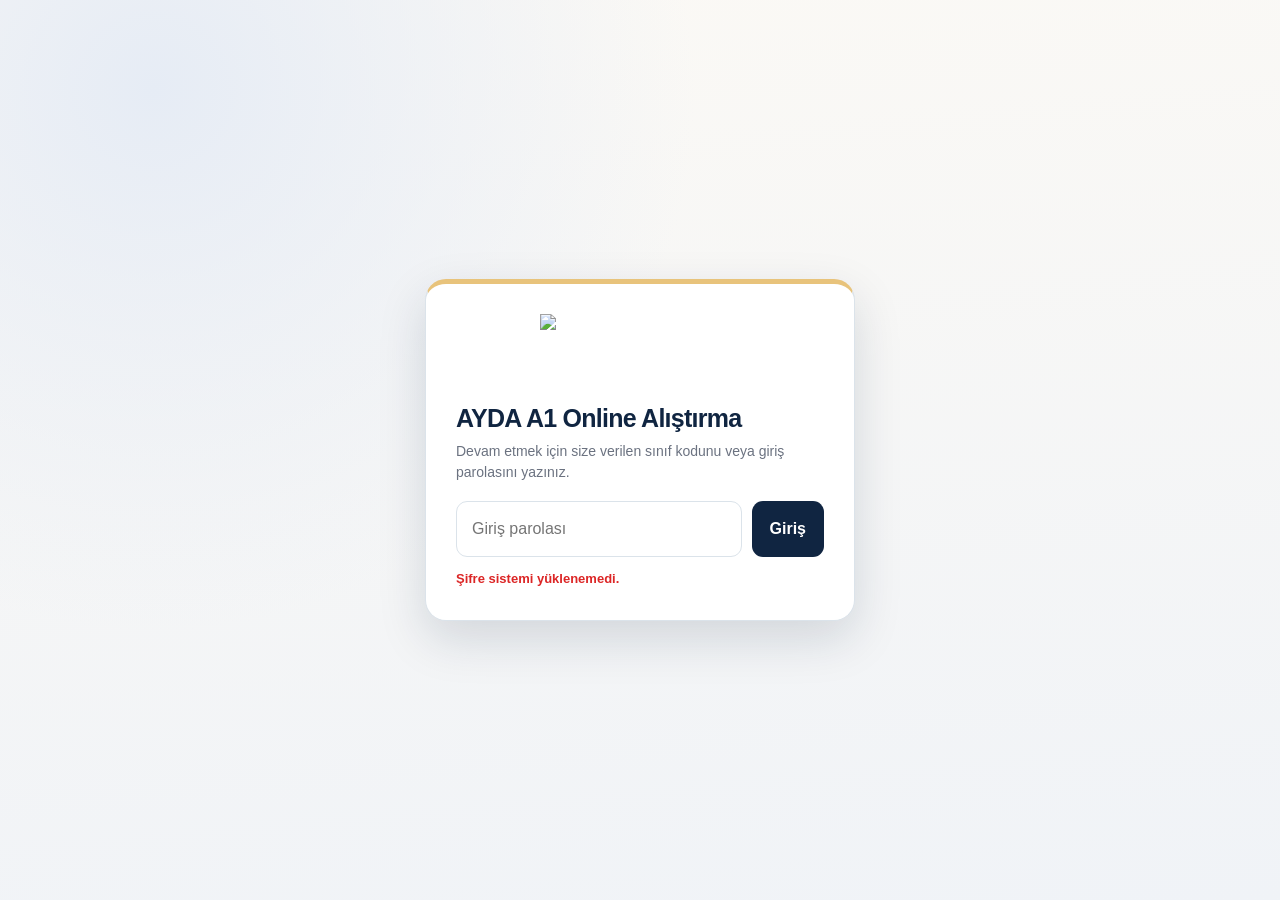
==== commit 8711765a: "A1 fix proportional image-only login logo and exact 134x49 desktop 112x41 mobile brand geometry" ====
--- a/index.html
+++ b/index.html
@@ -132,7 +132,12 @@
     <link rel="stylesheet" href="./ayda-a1-hybrid.css">
     <link rel="stylesheet" href="./ayda-a1-unified.css">
     <link rel="stylesheet" href="./ayda-a1-b1-parity.css">
-  <style id="ayda-a1-official-logo">#aydaLoginBox .ayda-login-logo{width:160px!important;height:auto!important;min-height:53px!important;background:transparent!important;border:0!important;box-shadow:none!important;border-radius:0!important;padding:0!important;margin:0 0 15px!important;display:flex!important;align-items:center!important;justify-content:flex-start!important}#aydaLoginBox .ayda-login-logo img{display:block!important;width:160px!important;height:auto!important;max-width:70vw!important;object-fit:contain!important}body.ayda-a1-logo-ready .site-header .brand{width:145px!important;height:53px!important;min-width:145px!important;background-position:center left!important;background-size:contain!important}@media(max-width:650px){body.ayda-a1-logo-ready .site-header .brand{width:130px!important;min-width:130px!important;height:47px!important}}</style></head>
+  <style id="ayda-a1-official-logo">
+#aydaLoginBox .ayda-login-logo,#aydaLoginBox .ayda-login-logo[style]{display:flex!important;align-items:center!important;justify-content:center!important;width:100%!important;max-width:220px!important;height:auto!important;min-height:64px!important;margin:0 auto 16px!important;padding:0!important;border:0!important;border-radius:0!important;background:transparent!important;background-image:none!important;box-shadow:none!important}
+#aydaLoginBox .ayda-login-logo img{display:block!important;width:100%!important;max-width:200px!important;height:auto!important;aspect-ratio:134/49!important;object-fit:contain!important;object-position:center!important}
+body.ayda-a1-logo-ready .site-header .brand{width:134px!important;min-width:134px!important;height:49px!important;max-width:45vw!important;flex:0 0 134px!important;background-repeat:no-repeat!important;background-position:center!important;background-size:contain!important;overflow:visible!important}
+@media(max-width:650px){body.ayda-a1-logo-ready .site-header .brand{width:112px!important;min-width:112px!important;flex-basis:112px!important;height:41px!important}}
+</style></head>
   <body>
 
     <section id="aydaLoginBox" aria-label="AYDA giriş ekranı">
